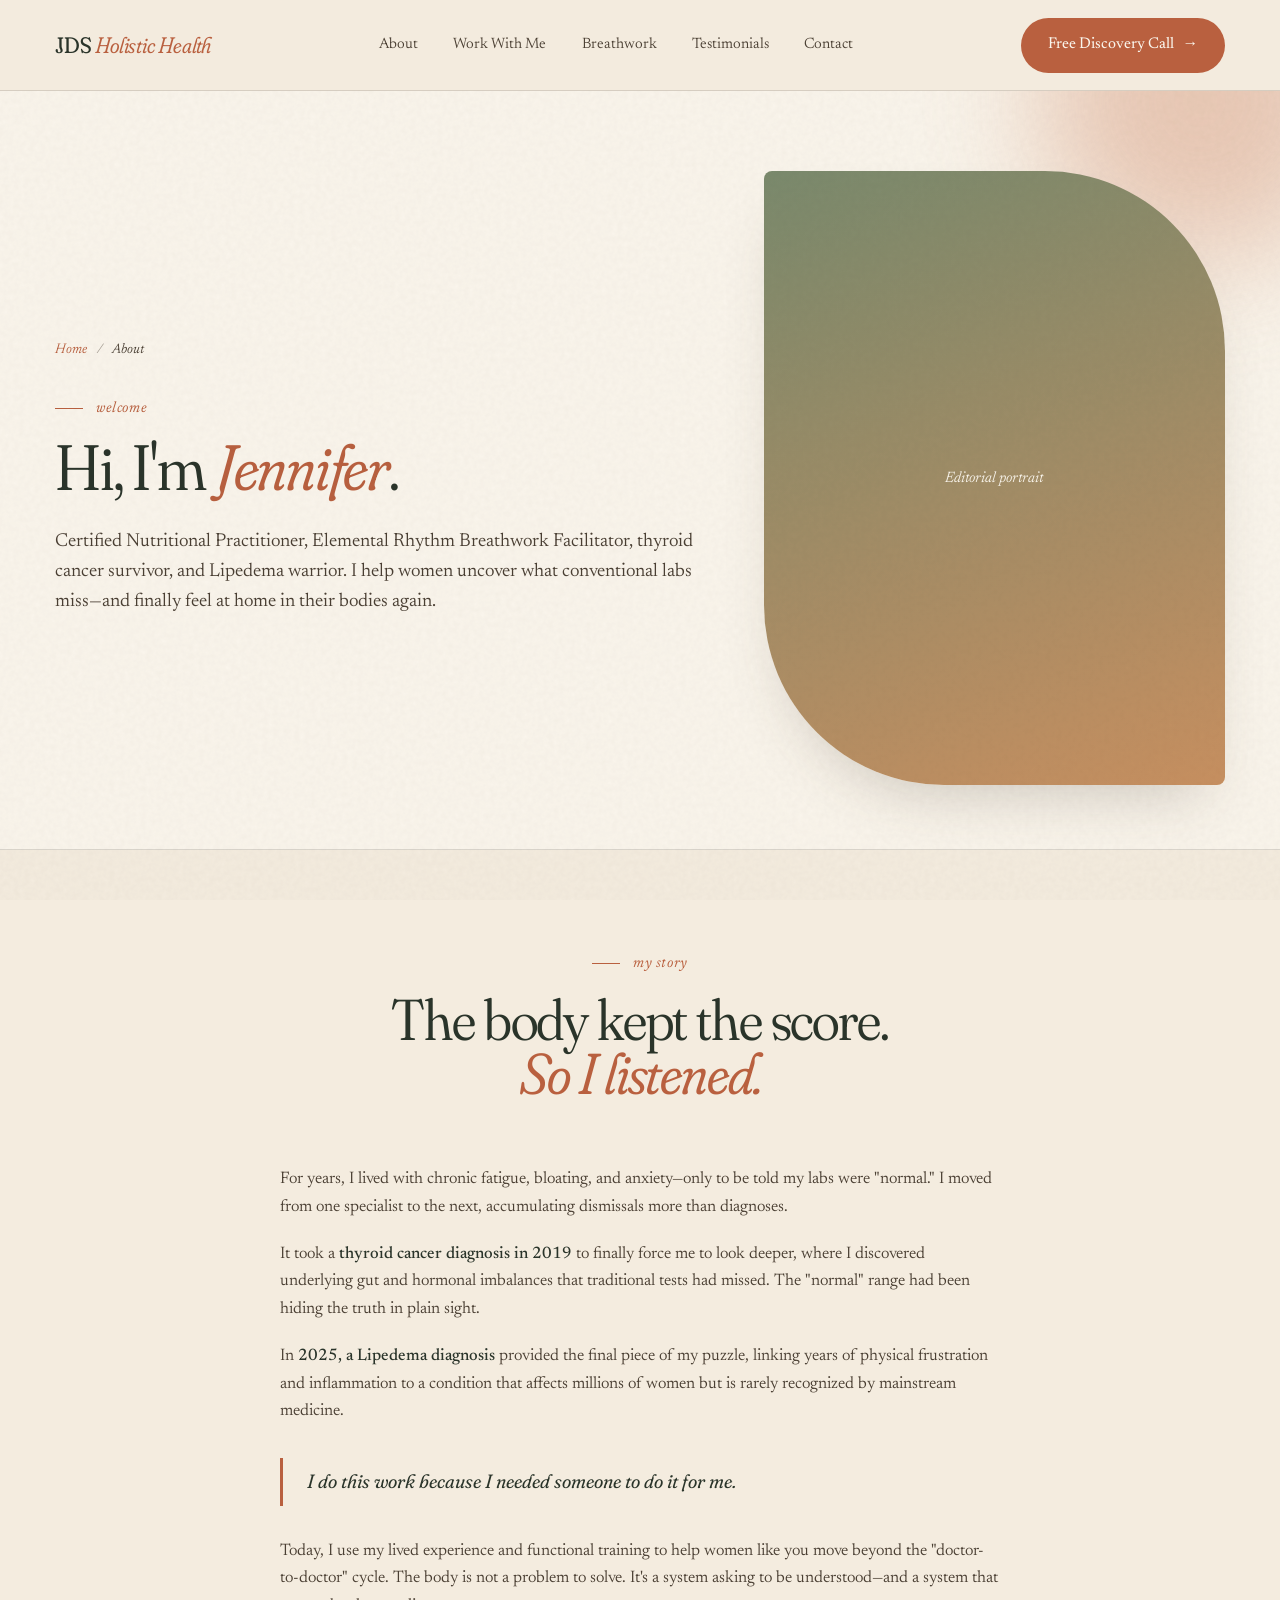
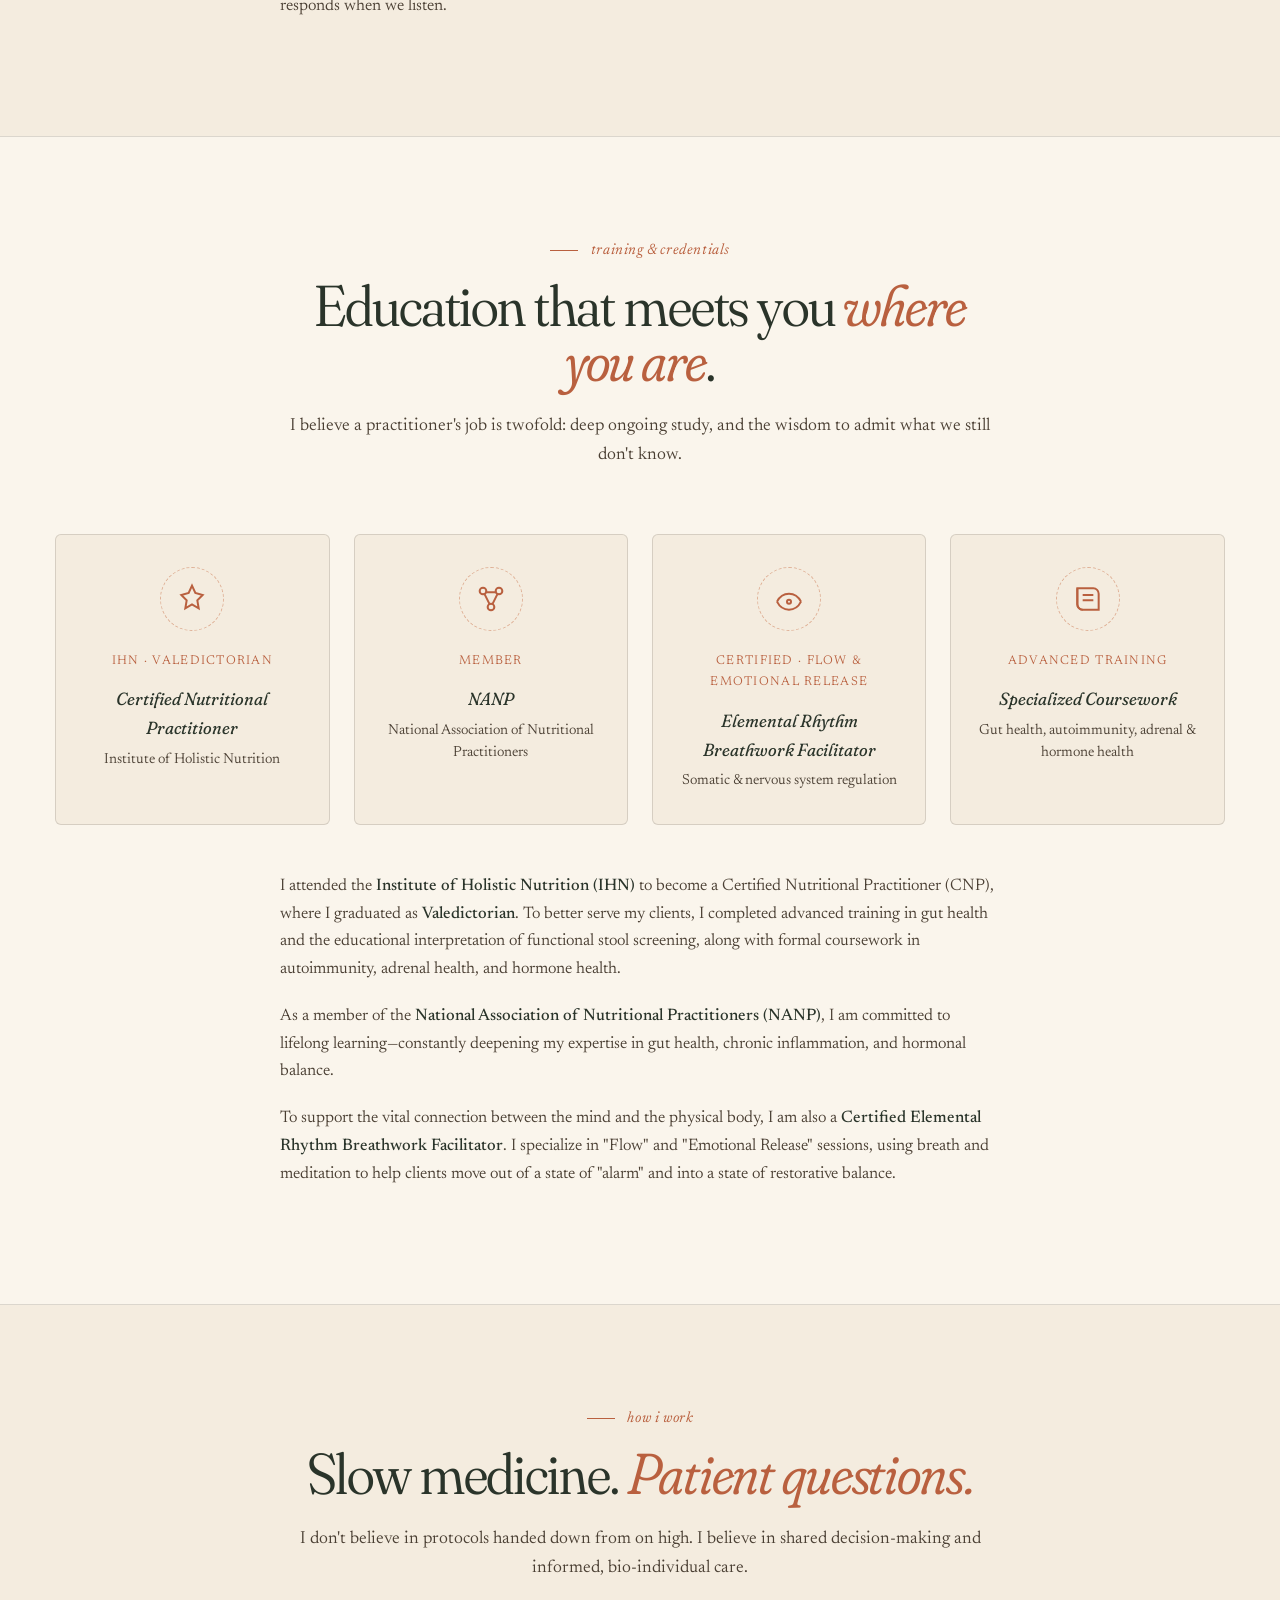
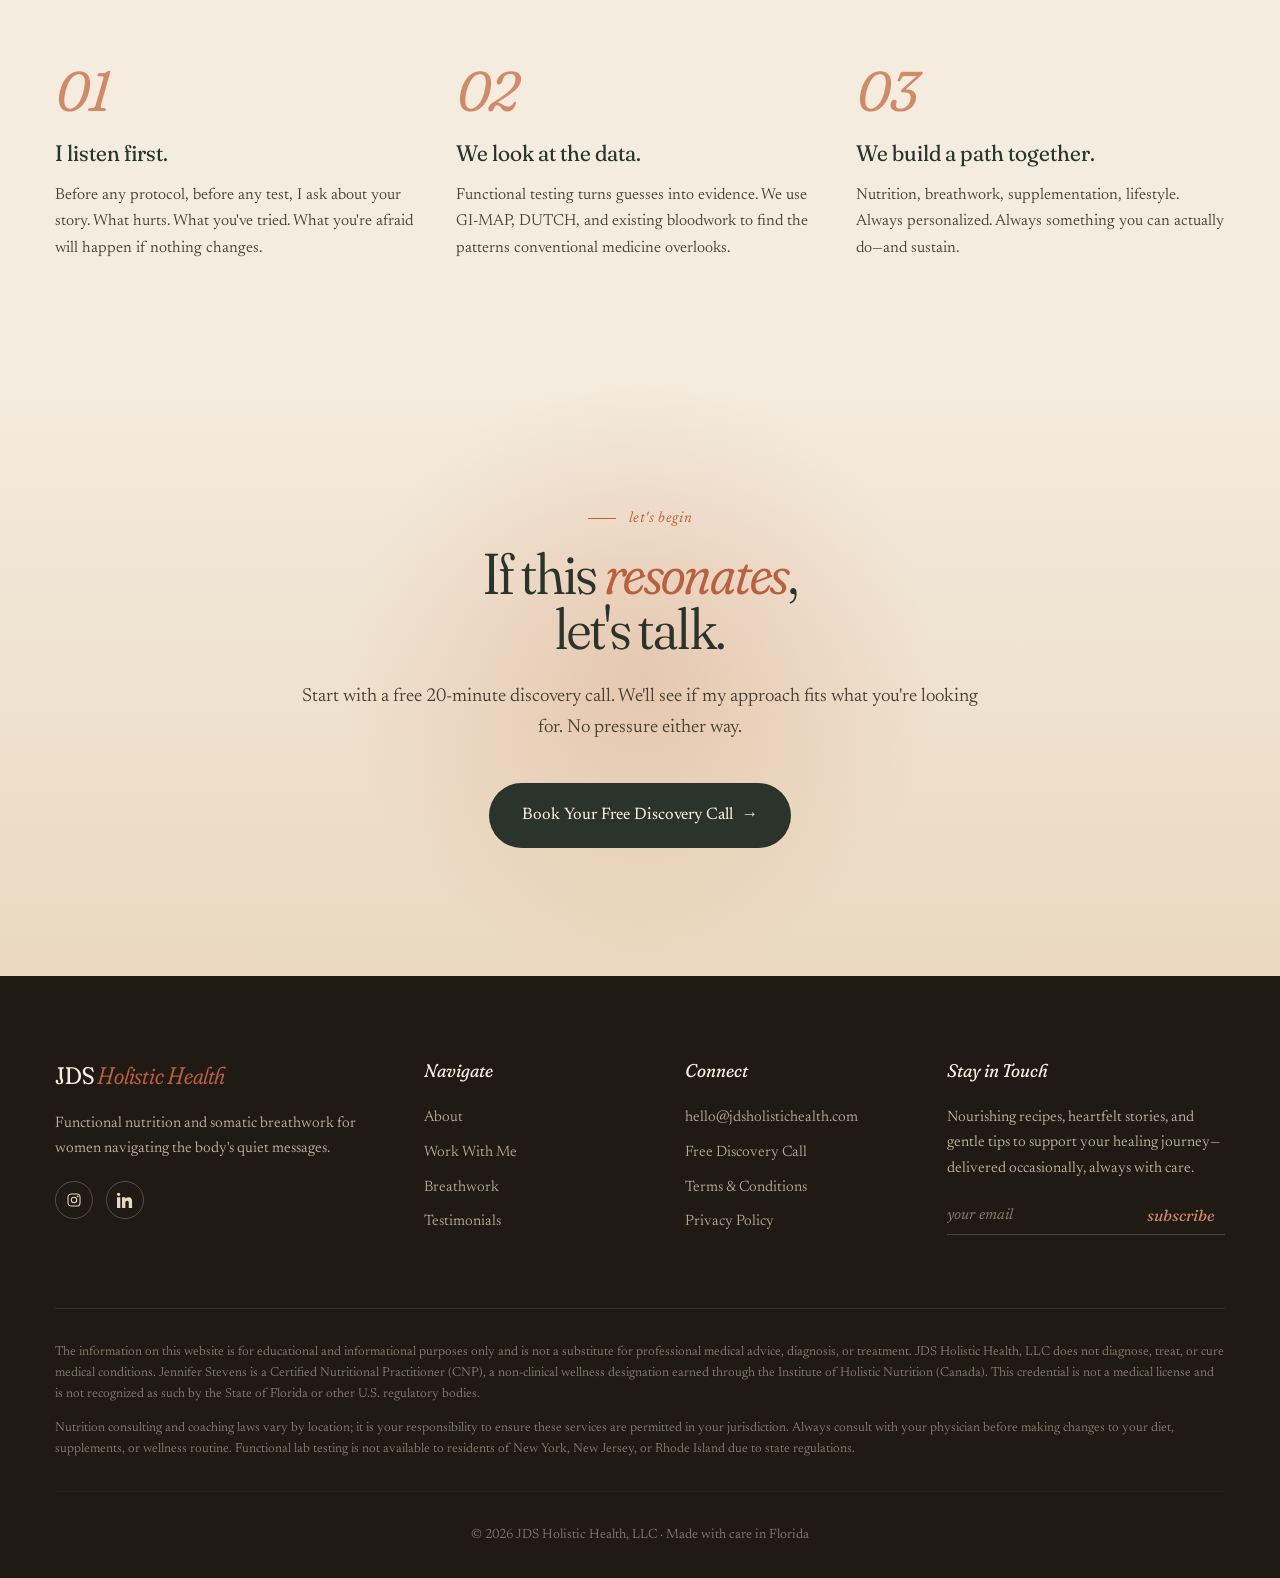
==== about.html @ 4dd32b84 "Add files via upload" ====
<!DOCTYPE html>
<html lang="en">
<head>
  <meta charset="UTF-8" />
  <meta name="viewport" content="width=device-width, initial-scale=1.0" />
  <title>About Jennifer — JDS Holistic Health</title>
  <meta name="description" content="Meet Jennifer Stevens, CNP — Valedictorian of the Institute of Holistic Nutrition, NANP member, and Certified Elemental Rhythm Breathwork Facilitator." />
  <link rel="icon" type="image/svg+xml" href="assets/images/favicon.svg" />
  <link rel="preconnect" href="https://fonts.googleapis.com" />
  <link rel="preconnect" href="https://fonts.gstatic.com" crossorigin />
  <link href="https://fonts.googleapis.com/css2?family=Fraunces:ital,opsz,wght,SOFT@0,9..144,300..900,0..100;1,9..144,300..900,0..100&family=Newsreader:ital,opsz,wght@0,6..72,200..800;1,6..72,200..800&display=swap" rel="stylesheet" />
  <link rel="stylesheet" href="css/styles.css" />
</head>
<body>

  <nav class="site-nav">
    <div class="nav-inner">
      <a href="index.html" class="logo">JDS <em>Holistic Health</em></a>
      <ul class="nav-links">
        <li><a href="about.html">About</a></li>
        <li><a href="index.html#pathways">Work With Me</a></li>
        <li><a href="index.html#breathwork">Breathwork</a></li>
        <li><a href="index.html#testimonials">Testimonials</a></li>
        <li><a href="index.html#contact">Contact</a></li>
      </ul>
      <a href="#cta" class="btn btn-clay">Free Discovery Call <span class="arrow">→</span></a>
    </div>
  </nav>

  <!-- ============ PAGE HERO ============ -->
  <section class="page-hero">
    <div class="blob blob-1"></div>
    <div class="container">
      <div class="page-hero-inner">
        <div>
          <div class="breadcrumb">
            <a href="index.html">Home</a>
            <span class="sep">/</span>
            <span>About</span>
          </div>
          <div class="eyebrow">Welcome</div>
          <h1 class="display">Hi, I'm <span class="display-ital">Jennifer</span>.</h1>
          <p class="lead">Certified Nutritional Practitioner, Elemental Rhythm Breathwork Facilitator, thyroid cancer survivor, and Lipedema warrior. I help women uncover what conventional labs miss—and finally feel at home in their bodies again.</p>
        </div>
        <div class="about-image-frame">
          <!-- <img src="assets/images/jennifer-portrait.jpg" alt="Jennifer Stevens, CNP" /> -->
        </div>
      </div>
    </div>
  </section>

  <!-- ============ STORY ============ -->
  <section>
    <div class="container">
      <div class="section-header center">
        <div class="eyebrow">My story</div>
        <h2 class="display">The body kept the score.<br/><span class="display-ital">So I listened.</span></h2>
      </div>
      <div class="cred-detail-content">
        <p>For years, I lived with chronic fatigue, bloating, and anxiety—only to be told my labs were "normal." I moved from one specialist to the next, accumulating dismissals more than diagnoses.</p>
        <p>It took a <strong>thyroid cancer diagnosis in 2019</strong> to finally force me to look deeper, where I discovered underlying gut and hormonal imbalances that traditional tests had missed. The "normal" range had been hiding the truth in plain sight.</p>
        <p>In <strong>2025, a Lipedema diagnosis</strong> provided the final piece of my puzzle, linking years of physical frustration and inflammation to a condition that affects millions of women but is rarely recognized by mainstream medicine.</p>
        <div class="cred-callout">I do this work because I needed someone to do it for me.</div>
        <p>Today, I use my lived experience and functional training to help women like you move beyond the "doctor-to-doctor" cycle. The body is not a problem to solve. It's a system asking to be understood—and a system that responds when we listen.</p>
      </div>
    </div>
  </section>

  <!-- ============ CREDENTIALS BADGES ============ -->
  <section class="cred-detail">
    <div class="container">
      <div class="section-header center">
        <div class="eyebrow">Training & Credentials</div>
        <h2 class="display">Education that meets you <span class="display-ital">where you are</span>.</h2>
        <p>I believe a practitioner's job is twofold: deep ongoing study, and the wisdom to admit what we still don't know.</p>
      </div>

      <!-- Credential seal grid -->
      <div class="cred-grid">
        <div class="cred-seal">
          <div class="cred-seal-icon">
            <svg width="32" height="32" viewBox="0 0 24 24" fill="none" stroke="currentColor" stroke-width="1.5" aria-hidden="true">
              <path d="M12 2l2.5 5.5L20 9l-4 4 1 6-5-3-5 3 1-6-4-4 5.5-1.5z"/>
            </svg>
          </div>
          <div class="cred-meta">IHN · Valedictorian</div>
          <h4>Certified Nutritional Practitioner</h4>
          <p>Institute of Holistic Nutrition</p>
        </div>

        <div class="cred-seal">
          <div class="cred-seal-icon">
            <svg width="32" height="32" viewBox="0 0 24 24" fill="none" stroke="currentColor" stroke-width="1.5" aria-hidden="true">
              <circle cx="6" cy="6" r="2.5"/>
              <circle cx="18" cy="6" r="2.5"/>
              <circle cx="12" cy="18" r="2.5"/>
              <path d="M8 7l8 0M7 8l4 8M17 8l-4 8"/>
            </svg>
          </div>
          <div class="cred-meta">Member</div>
          <h4>NANP</h4>
          <p>National Association of Nutritional Practitioners</p>
        </div>

        <div class="cred-seal">
          <div class="cred-seal-icon">
            <svg width="32" height="32" viewBox="0 0 24 24" fill="none" stroke="currentColor" stroke-width="1.5" aria-hidden="true">
              <path d="M3 14c4-8 14-8 18 0M3 14c4 8 14 8 18 0"/>
              <circle cx="12" cy="14" r="1.5"/>
            </svg>
          </div>
          <div class="cred-meta">Certified · Flow & Emotional Release</div>
          <h4>Elemental Rhythm Breathwork Facilitator</h4>
          <p>Somatic & nervous system regulation</p>
        </div>

        <div class="cred-seal">
          <div class="cred-seal-icon">
            <svg width="32" height="32" viewBox="0 0 24 24" fill="none" stroke="currentColor" stroke-width="1.5" aria-hidden="true">
              <path d="M4 4h12a4 4 0 014 4v12H8a4 4 0 01-4-4z"/>
              <path d="M4 4v12a4 4 0 004 4"/>
              <path d="M8 9h8M8 13h8"/>
            </svg>
          </div>
          <div class="cred-meta">Advanced training</div>
          <h4>Specialized Coursework</h4>
          <p>Gut health, autoimmunity, adrenal & hormone health</p>
        </div>
      </div>

      <!-- Scannable credential prose -->
      <div class="cred-detail-content">
        <p>I attended the <strong>Institute of Holistic Nutrition (IHN)</strong> to become a Certified Nutritional Practitioner (CNP), where I graduated as <strong>Valedictorian</strong>. To better serve my clients, I completed advanced training in gut health and the educational interpretation of functional stool screening, along with formal coursework in autoimmunity, adrenal health, and hormone health.</p>
        <p>As a member of the <strong>National Association of Nutritional Practitioners (NANP)</strong>, I am committed to lifelong learning—constantly deepening my expertise in gut health, chronic inflammation, and hormonal balance.</p>
        <p>To support the vital connection between the mind and the physical body, I am also a <strong>Certified Elemental Rhythm Breathwork Facilitator</strong>. I specialize in "Flow" and "Emotional Release" sessions, using breath and meditation to help clients move out of a state of "alarm" and into a state of restorative balance.</p>
      </div>
    </div>
  </section>

  <!-- ============ APPROACH ============ -->
  <section>
    <div class="container">
      <div class="section-header center">
        <div class="eyebrow">How I work</div>
        <h2 class="display">Slow medicine. <span class="display-ital">Patient questions.</span></h2>
        <p>I don't believe in protocols handed down from on high. I believe in shared decision-making and informed, bio-individual care.</p>
      </div>
      <div class="process-grid">
        <div class="process-step">
          <span class="step-num">01</span>
          <h4>I listen first.</h4>
          <p>Before any protocol, before any test, I ask about your story. What hurts. What you've tried. What you're afraid will happen if nothing changes.</p>
        </div>
        <div class="process-step">
          <span class="step-num">02</span>
          <h4>We look at the data.</h4>
          <p>Functional testing turns guesses into evidence. We use GI-MAP, DUTCH, and existing bloodwork to find the patterns conventional medicine overlooks.</p>
        </div>
        <div class="process-step">
          <span class="step-num">03</span>
          <h4>We build a path together.</h4>
          <p>Nutrition, breathwork, supplementation, lifestyle. Always personalized. Always something you can actually do—and sustain.</p>
        </div>
      </div>
    </div>
  </section>

  <!-- ============ FINAL CTA ============ -->
  <section class="final-cta" id="cta">
    <div class="container">
      <div class="eyebrow eyebrow-center">Let's begin</div>
      <h2 class="display">If this <span class="display-ital">resonates</span>,<br/>let's talk.</h2>
      <p>Start with a free 20-minute discovery call. We'll see if my approach fits what you're looking for. No pressure either way.</p>
      <a href="#" class="btn btn-primary btn-large">Book Your Free Discovery Call <span class="arrow">→</span></a>
    </div>
  </section>

  <footer>
    <div class="container">
      <div class="footer-grid">
        <div>
          <a href="index.html" class="logo">JDS <em>Holistic Health</em></a>
          <p>Functional nutrition and somatic breathwork for women navigating the body's quiet messages.</p>
          <div class="social">
            <a href="https://www.instagram.com/jdsholistichealth" aria-label="Instagram">
              <svg viewBox="0 0 24 24" fill="none" stroke="currentColor" stroke-width="1.6" aria-hidden="true">
                <rect x="3" y="3" width="18" height="18" rx="5"/>
                <circle cx="12" cy="12" r="4"/>
                <circle cx="17.5" cy="6.5" r="0.5" fill="currentColor"/>
              </svg>
            </a>
            <a href="https://www.linkedin.com/in/jenniferdstevens/" aria-label="LinkedIn">
              <svg viewBox="0 0 24 24" fill="currentColor" aria-hidden="true">
                <path d="M4.98 3.5C4.98 4.881 3.87 6 2.5 6S0 4.881 0 3.5 1.119 1 2.5 1s2.48 1.119 2.48 2.5zM0 8h5v16H0V8zm7.982 0H12.5v2.186h.066c.628-1.182 2.158-2.43 4.439-2.43 4.748 0 5.625 3.124 5.625 7.187V24h-5v-7.116c0-1.696-.029-3.878-2.362-3.878-2.366 0-2.728 1.85-2.728 3.76V24h-5V8z"/>
              </svg>
            </a>
          </div>
        </div>
        <div>
          <h4>Navigate</h4>
          <ul>
            <li><a href="about.html">About</a></li>
            <li><a href="index.html#pathways">Work With Me</a></li>
            <li><a href="index.html#breathwork">Breathwork</a></li>
            <li><a href="index.html#testimonials">Testimonials</a></li>
          </ul>
        </div>
        <div>
          <h4>Connect</h4>
          <ul>
            <li><a href="mailto:hello@jdsholistichealth.com">hello@jdsholistichealth.com</a></li>
            <li><a href="#">Free Discovery Call</a></li>
            <li><a href="#">Terms &amp; Conditions</a></li>
            <li><a href="#">Privacy Policy</a></li>
          </ul>
        </div>
        <div>
          <h4>Stay in Touch</h4>
          <p class="newsletter-blurb">Nourishing recipes, heartfelt stories, and gentle tips to support your healing journey—delivered occasionally, always with care.</p>
          <form class="newsletter-form" id="newsletter">
            <input type="email" placeholder="your email" required aria-label="Email address" />
            <button type="submit">subscribe</button>
          </form>
        </div>
      </div>
      <div class="disclaimer">
        <p>The information on this website is for educational and informational purposes only and is not a substitute for professional medical advice, diagnosis, or treatment. JDS Holistic Health, LLC does not diagnose, treat, or cure medical conditions. Jennifer Stevens is a Certified Nutritional Practitioner (CNP), a non-clinical wellness designation earned through the Institute of Holistic Nutrition (Canada). This credential is not a medical license and is not recognized as such by the State of Florida or other U.S. regulatory bodies.</p>
        <p>Nutrition consulting and coaching laws vary by location; it is your responsibility to ensure these services are permitted in your jurisdiction. Always consult with your physician before making changes to your diet, supplements, or wellness routine. Functional lab testing is not available to residents of New York, New Jersey, or Rhode Island due to state regulations.</p>
      </div>
      <div class="copyright">© <span id="year">2026</span> JDS Holistic Health, LLC · Made with care in Florida</div>
    </div>
  </footer>

  <script src="js/main.js"></script>
</body>
</html>
---- css/styles.css ----
/* ==========================================================================
   JDS Holistic Health
   Styles
   ========================================================================== */

/* ============ DESIGN TOKENS ============ */
:root {
  /* Color palette */
  --cream: #f4ecdf;
  --cream-light: #faf5ec;
  --cream-deep: #ead9c0;
  --clay: #b9603f;
  --clay-soft: #d18966;
  --sage: #7a8a6d;
  --sage-deep: #4f5e46;
  --forest: #2a342a;
  --ink: #1f1a14;
  --ink-soft: #4a3f33;
  --ochre: #c89060;

  /* UI */
  --line: rgba(31, 26, 20, 0.14);
  --shadow-warm: 0 30px 60px -25px rgba(74, 63, 51, 0.25);

  /* Layout */
  --container-max: 1240px;
  --container-padding: 2.2rem;
}

/* ============ RESET ============ */
*,
*::before,
*::after {
  box-sizing: border-box;
  margin: 0;
  padding: 0;
}

html {
  scroll-behavior: smooth;
}

body {
  font-family: 'Newsreader', Georgia, serif;
  font-weight: 380;
  font-size: 18px;
  line-height: 1.65;
  color: var(--ink);
  background: var(--cream);
  overflow-x: hidden;
  font-variation-settings: "opsz" 18;
}

/* Subtle paper grain overlay */
body::before {
  content: "";
  position: fixed;
  inset: 0;
  pointer-events: none;
  z-index: 1;
  background-image: url("data:image/svg+xml,%3Csvg viewBox='0 0 200 200' xmlns='http://www.w3.org/2000/svg'%3E%3Cfilter id='n'%3E%3CfeTurbulence type='fractalNoise' baseFrequency='0.85' numOctaves='2'/%3E%3CfeColorMatrix values='0 0 0 0 0.1 0 0 0 0 0.08 0 0 0 0 0.05 0 0 0 0.08 0'/%3E%3C/filter%3E%3Crect width='100%25' height='100%25' filter='url(%23n)'/%3E%3C/svg%3E");
  opacity: 0.5;
  mix-blend-mode: multiply;
}

a {
  color: inherit;
  text-decoration: none;
}

/* ============ TYPOGRAPHY ============ */
.display {
  font-family: 'Fraunces', Georgia, serif;
  font-variation-settings: "opsz" 144, "SOFT" 60;
  font-weight: 350;
  letter-spacing: -0.02em;
  line-height: 0.95;
  color: var(--forest);
}

h1.display { font-size: clamp(3rem, 7.5vw, 7rem); }
h2.display { font-size: clamp(2.2rem, 4.5vw, 4rem); }
h3.display {
  font-size: clamp(1.5rem, 2.4vw, 2.1rem);
  font-variation-settings: "opsz" 72, "SOFT" 50;
  font-weight: 400;
}

.display .ital,
.display-ital {
  font-style: italic;
  color: var(--clay);
  font-variation-settings: "opsz" 144, "SOFT" 100;
}

.display-ital-light {
  font-style: italic;
  color: var(--clay-soft);
}

.eyebrow {
  font-family: 'Newsreader', serif;
  font-style: italic;
  font-weight: 400;
  font-size: 0.95rem;
  letter-spacing: 0.04em;
  color: var(--clay);
  text-transform: lowercase;
  margin-bottom: 1rem;
  display: inline-flex;
  align-items: center;
  gap: 0.8rem;
}
.eyebrow::before {
  content: "";
  width: 28px;
  height: 1px;
  background: var(--clay);
  display: inline-block;
}
.eyebrow-light { color: var(--clay-soft); }
.eyebrow-light::before { background: var(--clay-soft); }
.eyebrow-center {
  justify-content: center;
  display: inline-flex;
}

/* ============ LAYOUT ============ */
.container {
  max-width: var(--container-max);
  margin: 0 auto;
  padding: 0 var(--container-padding);
  position: relative;
  z-index: 2;
}

section {
  padding: 6rem 0;
  position: relative;
}

.section-header {
  max-width: 720px;
  margin-bottom: 4rem;
}
.section-header.center {
  margin-left: auto;
  margin-right: auto;
  text-align: center;
}
.section-header p {
  margin-top: 1.5rem;
  font-size: 1.1rem;
  color: var(--ink-soft);
}

.mt-2 { margin-top: 2rem; }

/* ============ BUTTONS ============ */
.btn {
  display: inline-flex;
  align-items: center;
  gap: 0.55rem;
  padding: 0.85rem 1.6rem;
  border-radius: 999px;
  font-family: 'Newsreader', serif;
  font-size: 0.98rem;
  font-weight: 450;
  cursor: pointer;
  transition: all 0.3s cubic-bezier(0.2, 0.8, 0.2, 1);
  border: 1px solid transparent;
  white-space: nowrap;
}
.btn-primary {
  background: var(--forest);
  color: var(--cream);
}
.btn-primary:hover {
  background: var(--clay);
  transform: translateY(-1px);
}
.btn-ghost {
  background: transparent;
  color: var(--forest);
  border-color: var(--forest);
}
.btn-ghost:hover {
  background: var(--forest);
  color: var(--cream);
}
.btn-clay {
  background: var(--clay);
  color: var(--cream-light);
}
.btn-clay:hover { background: var(--forest); }
.btn-large {
  font-size: 1.05rem;
  padding: 1.1rem 2rem;
}
.btn .arrow {
  display: inline-block;
  transition: transform 0.3s ease;
}
.btn:hover .arrow { transform: translateX(4px); }

/* ============ NAVIGATION ============ */
.site-nav {
  position: sticky;
  top: 0;
  z-index: 50;
  background: rgba(244, 236, 223, 0.85);
  backdrop-filter: blur(14px);
  -webkit-backdrop-filter: blur(14px);
  border-bottom: 1px solid var(--line);
}
.nav-inner {
  display: flex;
  align-items: center;
  justify-content: space-between;
  padding: 1.1rem var(--container-padding);
  max-width: var(--container-max);
  margin: 0 auto;
}
.logo {
  font-family: 'Fraunces', serif;
  font-variation-settings: "opsz" 144, "SOFT" 100;
  font-weight: 400;
  font-size: 1.4rem;
  color: var(--forest);
  letter-spacing: -0.01em;
}
.logo em {
  font-style: italic;
  color: var(--clay);
  font-weight: 350;
}
.nav-links {
  display: flex;
  gap: 2.2rem;
  list-style: none;
  align-items: center;
}
.nav-links a {
  font-size: 0.95rem;
  color: var(--ink-soft);
  transition: color 0.25s ease;
  position: relative;
}
.nav-links a:hover { color: var(--clay); }
.nav-links a::after {
  content: "";
  position: absolute;
  bottom: -6px;
  left: 0;
  height: 1px;
  width: 0;
  background: var(--clay);
  transition: width 0.3s ease;
}
.nav-links a:hover::after { width: 100%; }

/* ============ HERO ============ */
.hero {
  padding: 6rem 0 5rem;
  position: relative;
  overflow: hidden;
}
.hero-grid {
  display: grid;
  grid-template-columns: 1.15fr 1fr;
  gap: 4rem;
  align-items: center;
}
.hero-eyebrow {
  display: flex;
  align-items: center;
  gap: 1rem;
  margin-bottom: 1.8rem;
  font-style: italic;
  color: var(--sage-deep);
  font-size: 0.95rem;
}
.hero-eyebrow .dot {
  width: 6px;
  height: 6px;
  border-radius: 50%;
  background: var(--clay);
  animation: pulse 2.4s ease-in-out infinite;
}
@keyframes pulse {
  0%, 100% { opacity: 0.4; transform: scale(1); }
  50% { opacity: 1; transform: scale(1.4); }
}
.hero-subhead {
  margin-top: 1.8rem;
  font-size: 1.18rem;
  color: var(--ink-soft);
  max-width: 30em;
  line-height: 1.6;
}
.hero-ctas {
  margin-top: 2.4rem;
  display: flex;
  gap: 1rem;
  flex-wrap: wrap;
}
.hero-image-frame {
  position: relative;
  aspect-ratio: 4/5;
  border-radius: 220px 220px 14px 14px;
  overflow: hidden;
  box-shadow: var(--shadow-warm);
  transform: rotate(1.5deg);
}
.hero-image-frame::before {
  content: "";
  position: absolute;
  inset: 0;
  background: linear-gradient(135deg, var(--clay-soft), var(--sage), var(--ochre));
  z-index: 1;
}
.hero-image-frame::after {
  content: "Jennifer's portrait";
  position: absolute;
  inset: 0;
  display: flex;
  align-items: center;
  justify-content: center;
  font-family: 'Newsreader', serif;
  font-style: italic;
  color: var(--cream-light);
  font-size: 0.95rem;
  letter-spacing: 0.05em;
  z-index: 2;
}
.hero-image-frame img {
  position: absolute;
  inset: 0;
  width: 100%;
  height: 100%;
  object-fit: cover;
  z-index: 3;
}

/* Organic decorative shapes */
.blob {
  position: absolute;
  border-radius: 50%;
  filter: blur(60px);
  opacity: 0.55;
  z-index: 0;
  pointer-events: none;
}
.blob-1 {
  width: 380px;
  height: 380px;
  background: var(--clay-soft);
  top: -120px;
  right: -100px;
}
.blob-2 {
  width: 320px;
  height: 320px;
  background: var(--sage);
  bottom: -80px;
  left: -120px;
  opacity: 0.4;
}

/* ============ TRUST STRIP ============ */
.trust-strip {
  background: var(--cream-deep);
  border-top: 1px solid var(--line);
  border-bottom: 1px solid var(--line);
  padding: 2.2rem 0;
  margin-top: -1rem;
}
.trust-inner {
  display: flex;
  justify-content: space-around;
  align-items: center;
  flex-wrap: wrap;
  gap: 2rem;
  font-family: 'Fraunces', serif;
  font-style: italic;
  font-size: 0.98rem;
  color: var(--sage-deep);
}
.trust-item {
  display: flex;
  align-items: center;
  gap: 0.7rem;
}
.trust-item svg { color: var(--clay); }

/* ============ ABOUT ============ */
.about {
  background: var(--cream-light);
  border-top: 1px solid var(--line);
  border-bottom: 1px solid var(--line);
}
.about-grid {
  display: grid;
  grid-template-columns: 1fr 1.3fr;
  gap: 5rem;
  align-items: center;
}
.about-image-frame {
  aspect-ratio: 3/4;
  background: linear-gradient(160deg, var(--sage), var(--ochre));
  border-radius: 8px 180px 8px 180px;
  box-shadow: var(--shadow-warm);
  position: relative;
  overflow: hidden;
}
.about-image-frame::after {
  content: "Editorial portrait";
  position: absolute;
  inset: 0;
  display: flex;
  align-items: center;
  justify-content: center;
  font-family: 'Newsreader', serif;
  font-style: italic;
  color: var(--cream-light);
  font-size: 0.95rem;
}
.about-image-frame img {
  position: absolute;
  inset: 0;
  width: 100%;
  height: 100%;
  object-fit: cover;
  z-index: 2;
}
.about p {
  margin-top: 1.5rem;
  font-size: 1.08rem;
  color: var(--ink-soft);
}
.about p:first-of-type {
  font-size: 1.25rem;
  color: var(--forest);
}
.about .signature {
  margin-top: 2rem;
  font-family: 'Fraunces', serif;
  font-style: italic;
  font-size: 1.5rem;
  color: var(--clay);
  font-variation-settings: "opsz" 72, "SOFT" 100;
}

/* ============ WHO THIS IS FOR ============ */
.for-grid {
  display: grid;
  grid-template-columns: 1fr 1fr;
  gap: 3rem;
  margin-top: 3rem;
}
.for-card {
  background: var(--cream-light);
  padding: 2.5rem;
  border-radius: 4px;
  border: 1px solid var(--line);
  position: relative;
}
.for-card.is-for { border-left: 3px solid var(--sage); }
.for-card.not-for { border-left: 3px solid var(--clay); }
.for-card h3 {
  font-family: 'Fraunces', serif;
  font-style: italic;
  font-weight: 400;
  font-size: 1.5rem;
  margin-bottom: 1.5rem;
  color: var(--forest);
}
.for-card ul { list-style: none; }
.for-card li {
  padding: 0.6rem 0 0.6rem 1.8rem;
  position: relative;
  color: var(--ink-soft);
  border-bottom: 1px dashed var(--line);
}
.for-card li:last-child { border-bottom: none; }
.for-card.is-for li::before {
  content: "✓";
  position: absolute;
  left: 0;
  color: var(--sage);
  font-weight: 600;
}
.for-card.not-for li::before {
  content: "—";
  position: absolute;
  left: 0;
  color: var(--clay);
}

/* ============ PATHWAYS ============ */
.pathways {
  background: var(--cream-light);
  border-top: 1px solid var(--line);
  border-bottom: 1px solid var(--line);
}
.pathway-grid {
  display: grid;
  grid-template-columns: repeat(4, 1fr);
  gap: 1.4rem;
}
.pathway-card {
  background: var(--cream);
  border-radius: 6px;
  padding: 2.2rem 1.8rem;
  display: flex;
  flex-direction: column;
  border: 1px solid var(--line);
  position: relative;
  transition: all 0.4s cubic-bezier(0.2, 0.8, 0.2, 1);
}
.pathway-card:hover {
  transform: translateY(-6px);
  box-shadow: var(--shadow-warm);
  border-color: var(--clay-soft);
}
.pathway-card.featured {
  background: var(--forest);
  color: var(--cream);
  border-color: var(--forest);
}
.pathway-card.featured h3,
.pathway-card.featured .price { color: var(--cream); }
.pathway-card.featured .feature-list li { color: var(--cream-deep); }
.pathway-card.featured .feature-list li::before { color: var(--clay-soft); }

.pathway-tag {
  display: inline-block;
  font-size: 0.78rem;
  text-transform: uppercase;
  letter-spacing: 0.15em;
  color: var(--clay);
  margin-bottom: 1rem;
  font-family: 'Newsreader', serif;
  font-weight: 500;
}
.pathway-card.featured .pathway-tag { color: var(--clay-soft); }
.pathway-card .price {
  font-family: 'Fraunces', serif;
  font-size: 2.4rem;
  font-variation-settings: "opsz" 144, "SOFT" 100;
  font-weight: 400;
  color: var(--forest);
  line-height: 1;
  margin: 0.5rem 0;
}
.pathway-card .price .price-unit {
  font-size: 0.85rem;
  font-style: italic;
  color: var(--ink-soft);
  font-weight: 400;
}
.pathway-card.featured .price-unit { color: var(--cream-deep); }
.pathway-card .duration {
  font-size: 0.9rem;
  color: var(--ink-soft);
  margin-bottom: 1.4rem;
  font-style: italic;
}
.pathway-card h3 {
  font-family: 'Fraunces', serif;
  font-weight: 400;
  font-variation-settings: "opsz" 72, "SOFT" 60;
  font-size: 1.5rem;
  margin-bottom: 1rem;
  color: var(--forest);
  line-height: 1.15;
}
.pathway-card p.tagline {
  font-style: italic;
  color: var(--ink-soft);
  margin-bottom: 1.3rem;
  font-size: 0.98rem;
}
.pathway-card.featured p.tagline { color: var(--cream-deep); }
.feature-list {
  list-style: none;
  margin-bottom: 1.8rem;
  flex: 1;
}
.feature-list li {
  padding: 0.5rem 0 0.5rem 1.4rem;
  position: relative;
  font-size: 0.94rem;
  color: var(--ink-soft);
}
.feature-list li::before {
  content: "✦";
  position: absolute;
  left: 0;
  color: var(--clay);
  font-size: 0.75rem;
  top: 0.65rem;
}
.pathway-card .btn {
  margin-top: auto;
  justify-content: center;
  width: 100%;
}
.pathways-footnote {
  margin-top: 2rem;
  font-size: 0.9rem;
  color: var(--ink-soft);
  font-style: italic;
  max-width: 60em;
}

/* ============ SIGNATURE JOURNEY ============ */
.signature-section {
  padding: 7rem 0;
  position: relative;
}
.signature-card {
  background: var(--forest);
  color: var(--cream);
  padding: 4.5rem;
  border-radius: 4px;
  display: grid;
  grid-template-columns: 1.1fr 1fr;
  gap: 4rem;
  align-items: center;
  position: relative;
  overflow: hidden;
}
.signature-card::before {
  content: "";
  position: absolute;
  width: 600px;
  height: 600px;
  border-radius: 50%;
  background: radial-gradient(circle, var(--clay) 0%, transparent 70%);
  right: -200px;
  top: -200px;
  opacity: 0.5;
}
.signature-card .eyebrow { color: var(--clay-soft); }
.signature-card .eyebrow::before { background: var(--clay-soft); }
.signature-card h2 {
  color: var(--cream);
  margin-bottom: 1.5rem;
  position: relative;
  z-index: 2;
}
.signature-card h2 .ital {
  font-style: italic;
  color: var(--clay-soft);
}
.signature-card .lead {
  font-size: 1.15rem;
  color: var(--cream-deep);
  line-height: 1.6;
  margin-bottom: 2rem;
  position: relative;
  z-index: 2;
}
.signature-features {
  list-style: none;
  position: relative;
  z-index: 2;
}
.signature-features li {
  padding: 1rem 0;
  border-top: 1px solid rgba(244, 236, 223, 0.15);
  display: flex;
  gap: 1.2rem;
  align-items: flex-start;
}
.signature-features li:last-child {
  border-bottom: 1px solid rgba(244, 236, 223, 0.15);
}
.signature-features .num {
  font-family: 'Fraunces', serif;
  font-style: italic;
  font-size: 0.95rem;
  color: var(--clay-soft);
  font-variation-settings: "opsz" 72, "SOFT" 100;
  min-width: 30px;
}
.signature-features strong {
  color: var(--cream);
  font-weight: 500;
  display: block;
  margin-bottom: 0.2rem;
}
.signature-features span {
  color: var(--cream-deep);
  font-size: 0.95rem;
}
.signature-investment {
  margin-top: 2.5rem;
  padding-top: 2rem;
  border-top: 1px solid rgba(244, 236, 223, 0.15);
  position: relative;
  z-index: 2;
  display: flex;
  align-items: baseline;
  justify-content: space-between;
  gap: 1.5rem;
  flex-wrap: wrap;
}
.signature-investment .investment-label {
  font-style: italic;
  color: var(--cream-deep);
  font-size: 0.95rem;
}
.signature-investment .investment-price {
  font-family: 'Fraunces', serif;
  font-size: 2.5rem;
  color: var(--clay-soft);
  font-variation-settings: "opsz" 144, "SOFT" 100;
}
.signature-cta {
  text-align: center;
  margin-top: 2.5rem;
}

/* ============ BREATHWORK ============ */
.breathwork {
  background: linear-gradient(180deg, var(--cream) 0%, var(--cream-deep) 100%);
  border-top: 1px solid var(--line);
}
.breathwork-grid {
  display: grid;
  grid-template-columns: repeat(3, 1fr);
  gap: 1.8rem;
}
.breath-card {
  background: var(--cream-light);
  border-radius: 6px;
  padding: 2.5rem 2rem;
  position: relative;
  overflow: hidden;
  transition: all 0.4s ease;
  border: 1px solid var(--line);
}
.breath-card:hover {
  transform: translateY(-5px);
  box-shadow: var(--shadow-warm);
}
.breath-icon {
  width: 50px;
  height: 50px;
  margin-bottom: 1.2rem;
  color: var(--clay);
}
.breath-card h3 {
  font-family: 'Fraunces', serif;
  font-weight: 400;
  font-style: italic;
  font-size: 1.5rem;
  color: var(--forest);
  margin-bottom: 0.5rem;
  font-variation-settings: "opsz" 72, "SOFT" 80;
}
.breath-card .price {
  color: var(--clay);
  font-size: 0.95rem;
  margin-bottom: 1.2rem;
  font-style: italic;
}
.breath-card p {
  color: var(--ink-soft);
  font-size: 0.98rem;
  margin-bottom: 1.5rem;
}
.breath-card .text-link {
  color: var(--forest);
  font-style: italic;
  border-bottom: 1px solid var(--clay);
  padding-bottom: 2px;
  font-size: 0.95rem;
  transition: all 0.3s ease;
}
.breath-card .text-link:hover { color: var(--clay); }

/* ============ TESTIMONIALS ============ */
.testimonials {
  background: var(--forest);
  color: var(--cream);
}
.testimonials h2.display { color: var(--cream); }
.testimonial-grid {
  display: grid;
  grid-template-columns: repeat(2, 1fr);
  gap: 3rem;
  margin-top: 3rem;
}
.testimonial {
  padding: 2rem 0;
  position: relative;
}
.testimonial .quote-mark {
  font-family: 'Fraunces', serif;
  font-size: 5rem;
  line-height: 0.5;
  color: var(--clay-soft);
  margin-bottom: 1rem;
  display: block;
  font-variation-settings: "opsz" 144, "SOFT" 100;
}
.testimonial p {
  font-family: 'Fraunces', serif;
  font-style: italic;
  font-size: 1.25rem;
  line-height: 1.55;
  color: var(--cream);
  margin-bottom: 1.5rem;
  font-variation-settings: "opsz" 72, "SOFT" 60;
  font-weight: 350;
}
.testimonial .attribution {
  font-size: 0.95rem;
  color: var(--clay-soft);
  letter-spacing: 0.05em;
}

/* ============ FAQ ============ */
.faq-list {
  max-width: 820px;
  margin: 0 auto;
}
.faq-item {
  border-bottom: 1px solid var(--line);
  padding: 1.4rem 0;
}
.faq-question {
  display: flex;
  justify-content: space-between;
  align-items: flex-start;
  cursor: pointer;
  font-family: 'Fraunces', serif;
  font-size: 1.3rem;
  font-weight: 400;
  color: var(--forest);
  list-style: none;
  gap: 1.5rem;
  transition: color 0.3s ease;
  font-variation-settings: "opsz" 72, "SOFT" 60;
}
.faq-question::-webkit-details-marker { display: none; }
.faq-question:hover { color: var(--clay); }
.faq-question::after {
  content: "+";
  font-family: 'Newsreader', serif;
  font-size: 1.5rem;
  color: var(--clay);
  transition: transform 0.3s ease;
  line-height: 1;
}
details[open] .faq-question::after { transform: rotate(45deg); }
.faq-answer {
  padding-top: 1rem;
  color: var(--ink-soft);
  line-height: 1.7;
  font-size: 1.05rem;
  max-width: 65ch;
}

/* ============ FINAL CTA ============ */
.final-cta {
  text-align: center;
  background: linear-gradient(180deg, var(--cream) 0%, var(--cream-deep) 100%);
  padding: 8rem 0;
  position: relative;
  overflow: hidden;
}
.final-cta::before {
  content: "";
  position: absolute;
  width: 700px;
  height: 700px;
  border-radius: 50%;
  background: radial-gradient(circle, var(--clay-soft) 0%, transparent 60%);
  left: 50%;
  top: 50%;
  transform: translate(-50%, -50%);
  opacity: 0.3;
  z-index: 1;
}
.final-cta > * {
  position: relative;
  z-index: 2;
}
.final-cta p {
  margin: 1.5rem auto 2.5rem;
  max-width: 36em;
  font-size: 1.18rem;
  color: var(--ink-soft);
}

/* ============ FOOTER ============ */
footer {
  background: var(--ink);
  color: var(--cream-deep);
  padding: 5rem 0 2rem;
}
.footer-grid {
  display: grid;
  grid-template-columns: 1.5fr 1fr 1fr 1.3fr;
  gap: 3rem;
  margin-bottom: 4rem;
}
footer h4 {
  font-family: 'Fraunces', serif;
  font-style: italic;
  font-weight: 400;
  font-size: 1.15rem;
  color: var(--cream);
  margin-bottom: 1.2rem;
  font-variation-settings: "opsz" 72, "SOFT" 100;
}
footer .logo {
  color: var(--cream);
  display: block;
  margin-bottom: 1rem;
  font-size: 1.5rem;
}
footer p {
  font-size: 0.95rem;
  color: var(--cream-deep);
  opacity: 0.8;
}
footer ul { list-style: none; }
footer ul li {
  margin-bottom: 0.6rem;
  font-size: 0.95rem;
}
footer ul a {
  opacity: 0.75;
  transition: opacity 0.2s ease, color 0.2s ease;
}
footer ul a:hover {
  opacity: 1;
  color: var(--clay-soft);
}
.newsletter-blurb { margin-bottom: 1rem; }
.newsletter-form {
  display: flex;
  margin-top: 1rem;
  border-bottom: 1px solid rgba(244, 236, 223, 0.2);
}
.newsletter-form input {
  flex: 1;
  background: transparent;
  border: none;
  padding: 0.7rem 0;
  color: var(--cream);
  font-family: 'Newsreader', serif;
  font-size: 0.95rem;
  outline: none;
}
.newsletter-form input::placeholder {
  color: var(--cream-deep);
  opacity: 0.5;
  font-style: italic;
}
.newsletter-form button {
  background: transparent;
  border: none;
  color: var(--clay-soft);
  cursor: pointer;
  font-family: 'Fraunces', serif;
  font-style: italic;
  font-size: 1rem;
  padding: 0.3rem 0.6rem;
  transition: color 0.3s ease;
}
.newsletter-form button:hover { color: var(--cream); }

.social {
  display: flex;
  gap: 0.8rem;
  margin-top: 1.2rem;
}
.social a {
  width: 38px;
  height: 38px;
  border-radius: 50%;
  border: 1px solid rgba(244, 236, 223, 0.25);
  display: flex;
  align-items: center;
  justify-content: center;
  transition: all 0.3s ease;
}
.social a:hover {
  background: var(--clay);
  border-color: var(--clay);
  transform: translateY(-2px);
}
.social svg {
  width: 16px;
  height: 16px;
}

.disclaimer {
  border-top: 1px solid rgba(244, 236, 223, 0.15);
  padding-top: 2rem;
  margin-top: 2rem;
  font-size: 0.82rem;
  line-height: 1.6;
  color: var(--cream-deep);
  opacity: 0.65;
}
.disclaimer p {
  font-size: 0.82rem;
  margin-bottom: 0.8rem;
}
.copyright {
  text-align: center;
  font-size: 0.85rem;
  opacity: 0.5;
  margin-top: 2rem;
  padding-top: 2rem;
  border-top: 1px solid rgba(244, 236, 223, 0.1);
}

/* ============ SCROLL REVEAL ============ */
.reveal {
  opacity: 0;
  transform: translateY(20px);
  transition: opacity 0.8s ease, transform 0.8s ease;
}
.reveal.in {
  opacity: 1;
  transform: translateY(0);
}

/* ============ RESPONSIVE ============ */
@media (max-width: 960px) {
  .hero-grid,
  .about-grid,
  .signature-card {
    grid-template-columns: 1fr;
    gap: 3rem;
  }
  .pathway-grid { grid-template-columns: repeat(2, 1fr); }
  .breathwork-grid { grid-template-columns: 1fr; }
  .testimonial-grid,
  .for-grid {
    grid-template-columns: 1fr;
    gap: 2rem;
  }
  .footer-grid {
    grid-template-columns: 1fr 1fr;
    gap: 2.5rem;
  }
  .nav-links { display: none; }
  .signature-card { padding: 3rem 2rem; }
  section { padding: 4.5rem 0; }
  .container { padding: 0 1.5rem; }
}
@media (max-width: 600px) {
  .pathway-grid { grid-template-columns: 1fr; }
  .footer-grid { grid-template-columns: 1fr; }
  .hero { padding: 3rem 0; }
}

/* ============ ACCESSIBILITY ============ */
@media (prefers-reduced-motion: reduce) {
  *,
  *::before,
  *::after {
    animation-duration: 0.01ms !important;
    animation-iteration-count: 1 !important;
    transition-duration: 0.01ms !important;
    scroll-behavior: auto !important;
  }
}

:focus-visible {
  outline: 2px solid var(--clay);
  outline-offset: 3px;
  border-radius: 4px;
}

/* ==========================================================================
   ADDITIONS — Multi-page support, credential badges, offering pages
   ========================================================================== */

/* ============ CREDENTIAL BADGES — HERO STRIP ============ */
.cred-strip {
  display: flex;
  flex-wrap: wrap;
  gap: 0.7rem;
  margin-top: 2.5rem;
  padding-top: 2rem;
  border-top: 1px solid var(--line);
  max-width: 36em;
}
.cred-pill {
  display: inline-flex;
  align-items: center;
  gap: 0.55rem;
  padding: 0.5rem 0.95rem;
  border-radius: 999px;
  background: rgba(244, 236, 223, 0.65);
  border: 1px solid var(--line);
  font-family: 'Newsreader', serif;
  font-size: 0.85rem;
  color: var(--sage-deep);
  font-style: italic;
  backdrop-filter: blur(8px);
  -webkit-backdrop-filter: blur(8px);
}
.cred-pill svg {
  color: var(--clay);
  flex-shrink: 0;
}
.cred-pill strong {
  font-weight: 500;
  font-style: normal;
  color: var(--forest);
}

/* ============ CREDENTIAL BADGES — ABOUT PAGE SEALS ============ */
.cred-grid {
  display: grid;
  grid-template-columns: repeat(4, 1fr);
  gap: 1.5rem;
  margin-top: 3rem;
}
.cred-seal {
  background: var(--cream);
  border: 1px solid var(--line);
  border-radius: 6px;
  padding: 2rem 1.4rem;
  text-align: center;
  transition: all 0.4s cubic-bezier(0.2, 0.8, 0.2, 1);
  position: relative;
}
.cred-seal:hover {
  transform: translateY(-4px);
  box-shadow: var(--shadow-warm);
  border-color: var(--clay-soft);
}
.cred-seal-icon {
  width: 64px;
  height: 64px;
  margin: 0 auto 1.2rem;
  color: var(--clay);
  display: flex;
  align-items: center;
  justify-content: center;
  position: relative;
}
.cred-seal-icon::before {
  content: "";
  position: absolute;
  inset: 0;
  border: 1px dashed var(--clay-soft);
  border-radius: 50%;
  opacity: 0.6;
}
.cred-seal h4 {
  font-family: 'Fraunces', serif;
  font-style: italic;
  font-weight: 400;
  font-size: 1.1rem;
  color: var(--forest);
  margin-bottom: 0.4rem;
  font-variation-settings: "opsz" 72, "SOFT" 80;
}
.cred-seal .cred-meta {
  font-size: 0.8rem;
  color: var(--clay);
  letter-spacing: 0.1em;
  text-transform: uppercase;
  margin-bottom: 0.8rem;
}
.cred-seal p {
  font-size: 0.92rem;
  color: var(--ink-soft);
  line-height: 1.5;
  margin: 0;
}

/* ============ PAGE HERO (interior pages) ============ */
.page-hero {
  padding: 5rem 0 4rem;
  position: relative;
  overflow: hidden;
  background: var(--cream-light);
  border-bottom: 1px solid var(--line);
}
.page-hero .blob-1 {
  width: 320px;
  height: 320px;
  top: -150px;
  right: -80px;
  opacity: 0.4;
}
.page-hero-inner {
  display: grid;
  grid-template-columns: 1.4fr 1fr;
  gap: 4rem;
  align-items: center;
}
.page-hero-inner.center {
  grid-template-columns: 1fr;
  text-align: center;
  max-width: 800px;
  margin: 0 auto;
}
.page-hero h1 {
  font-size: clamp(2.5rem, 5vw, 4.5rem);
}
.page-hero p.lead {
  margin-top: 1.8rem;
  font-size: 1.18rem;
  color: var(--ink-soft);
  max-width: 36em;
  line-height: 1.6;
}
.page-hero-inner.center p.lead {
  margin-left: auto;
  margin-right: auto;
}

.breadcrumb {
  display: flex;
  gap: 0.6rem;
  align-items: center;
  margin-bottom: 1.8rem;
  font-size: 0.88rem;
  color: var(--ink-soft);
  font-style: italic;
}
.breadcrumb a { color: var(--clay); }
.breadcrumb a:hover { color: var(--forest); }
.breadcrumb .sep { opacity: 0.5; }

/* ============ OFFERING PAGE — META BAR ============ */
.offering-meta {
  display: flex;
  flex-wrap: wrap;
  gap: 2.5rem;
  padding: 2rem 0;
  border-top: 1px solid var(--line);
  border-bottom: 1px solid var(--line);
  margin-top: 2.5rem;
}
.offering-meta .meta-item {
  display: flex;
  flex-direction: column;
  gap: 0.3rem;
}
.offering-meta .meta-label {
  font-size: 0.78rem;
  text-transform: uppercase;
  letter-spacing: 0.15em;
  color: var(--clay);
}
.offering-meta .meta-value {
  font-family: 'Fraunces', serif;
  font-size: 1.4rem;
  color: var(--forest);
  font-variation-settings: "opsz" 72, "SOFT" 60;
}

/* ============ OFFERING — TWO COLUMN CONTENT ============ */
.offering-body {
  display: grid;
  grid-template-columns: 1.6fr 1fr;
  gap: 5rem;
  align-items: start;
}
.offering-prose h2 {
  margin-top: 2.5rem;
  margin-bottom: 1.2rem;
}
.offering-prose h2:first-child { margin-top: 0; }
.offering-prose p {
  margin-bottom: 1.2rem;
  font-size: 1.08rem;
  color: var(--ink-soft);
}

.offering-sidebar {
  position: sticky;
  top: 100px;
  background: var(--forest);
  color: var(--cream);
  padding: 2.5rem 2rem;
  border-radius: 6px;
}
.offering-sidebar h3 {
  font-family: 'Fraunces', serif;
  font-style: italic;
  font-weight: 400;
  font-size: 1.4rem;
  color: var(--cream);
  margin-bottom: 1.2rem;
  font-variation-settings: "opsz" 72, "SOFT" 80;
}
.offering-sidebar ul {
  list-style: none;
  margin-bottom: 1.8rem;
}
.offering-sidebar li {
  padding: 0.65rem 0 0.65rem 1.6rem;
  position: relative;
  font-size: 0.95rem;
  color: var(--cream-deep);
  border-bottom: 1px solid rgba(244, 236, 223, 0.1);
}
.offering-sidebar li:last-child { border-bottom: none; }
.offering-sidebar li::before {
  content: "✦";
  position: absolute;
  left: 0;
  color: var(--clay-soft);
  top: 0.7rem;
  font-size: 0.75rem;
}
.offering-sidebar .btn {
  width: 100%;
  justify-content: center;
}

/* ============ PROCESS STEPS ============ */
.process-grid {
  display: grid;
  grid-template-columns: repeat(3, 1fr);
  gap: 2rem;
  margin-top: 3rem;
}
.process-step {
  position: relative;
  padding: 1rem 0;
}
.process-step .step-num {
  font-family: 'Fraunces', serif;
  font-style: italic;
  font-size: 3.5rem;
  color: var(--clay-soft);
  font-variation-settings: "opsz" 144, "SOFT" 100;
  line-height: 1;
  margin-bottom: 1rem;
  display: block;
}
.process-step h4 {
  font-family: 'Fraunces', serif;
  font-weight: 400;
  font-size: 1.4rem;
  color: var(--forest);
  margin-bottom: 0.6rem;
  font-variation-settings: "opsz" 72, "SOFT" 60;
}
.process-step p {
  color: var(--ink-soft);
  font-size: 1rem;
  margin: 0;
}

/* ============ TESTIMONIAL PLACEHOLDER ============ */
.testimonial-placeholder {
  border: 1.5px dashed var(--clay-soft);
  border-radius: 6px;
  padding: 2rem;
  background: rgba(217, 137, 102, 0.05);
  text-align: center;
  color: var(--ink-soft);
  font-style: italic;
  font-size: 0.95rem;
}
.testimonial-placeholder strong {
  display: block;
  color: var(--clay);
  font-weight: 500;
  margin-bottom: 0.5rem;
  font-style: normal;
  text-transform: uppercase;
  letter-spacing: 0.1em;
  font-size: 0.78rem;
}

/* ============ RELATED OFFERINGS ============ */
.related-grid {
  display: grid;
  grid-template-columns: repeat(3, 1fr);
  gap: 1.4rem;
  margin-top: 3rem;
}
.related-card {
  background: var(--cream-light);
  padding: 2rem 1.6rem;
  border-radius: 6px;
  border: 1px solid var(--line);
  transition: all 0.3s ease;
  display: block;
}
.related-card:hover {
  transform: translateY(-4px);
  box-shadow: var(--shadow-warm);
  border-color: var(--clay-soft);
}
.related-card .related-tag {
  font-size: 0.78rem;
  text-transform: uppercase;
  letter-spacing: 0.15em;
  color: var(--clay);
  margin-bottom: 0.8rem;
}
.related-card h4 {
  font-family: 'Fraunces', serif;
  font-weight: 400;
  font-style: italic;
  font-size: 1.3rem;
  color: var(--forest);
  margin-bottom: 0.5rem;
  font-variation-settings: "opsz" 72, "SOFT" 60;
}
.related-card p {
  font-size: 0.95rem;
  color: var(--ink-soft);
  margin-bottom: 1rem;
}
.related-card .related-link {
  font-style: italic;
  color: var(--clay);
  font-size: 0.92rem;
}

/* ============ ABOUT PAGE — CREDENTIAL DETAIL ============ */
.cred-detail {
  background: var(--cream-light);
  border-top: 1px solid var(--line);
  border-bottom: 1px solid var(--line);
}
.cred-detail-content {
  max-width: 720px;
  margin: 3rem auto 0;
}
.cred-detail-content p {
  margin-bottom: 1.2rem;
  color: var(--ink-soft);
  font-size: 1.05rem;
}
.cred-detail-content p strong {
  color: var(--forest);
  font-weight: 500;
}
.cred-detail-content .cred-callout {
  border-left: 3px solid var(--clay);
  padding: 0.5rem 0 0.5rem 1.5rem;
  margin: 2rem 0;
  font-style: italic;
  color: var(--forest);
  font-family: 'Fraunces', serif;
  font-size: 1.2rem;
  font-variation-settings: "opsz" 72, "SOFT" 60;
}

/* ============ ABOUT TEASER (homepage) ============ */
.about-teaser {
  padding: 5rem 0;
}
.about-teaser-grid {
  display: grid;
  grid-template-columns: 1fr 1.3fr;
  gap: 4rem;
  align-items: center;
}
.about-teaser-image {
  aspect-ratio: 4/5;
  background: linear-gradient(160deg, var(--sage), var(--ochre));
  border-radius: 8px 8px 160px 160px;
  position: relative;
  overflow: hidden;
  box-shadow: var(--shadow-warm);
}
.about-teaser-image::after {
  content: "Portrait";
  position: absolute;
  inset: 0;
  display: flex;
  align-items: center;
  justify-content: center;
  font-family: 'Newsreader', serif;
  font-style: italic;
  color: var(--cream-light);
  font-size: 0.95rem;
}
.about-teaser p {
  margin-top: 1.5rem;
  font-size: 1.15rem;
  color: var(--ink-soft);
  line-height: 1.6;
}

/* ============ RESPONSIVE (additions) ============ */
@media (max-width: 960px) {
  .cred-grid { grid-template-columns: repeat(2, 1fr); }
  .page-hero-inner { grid-template-columns: 1fr; gap: 2.5rem; }
  .offering-body { grid-template-columns: 1fr; gap: 3rem; }
  .offering-sidebar { position: static; }
  .process-grid { grid-template-columns: 1fr; gap: 1.5rem; }
  .related-grid { grid-template-columns: 1fr; }
  .about-teaser-grid { grid-template-columns: 1fr; gap: 2rem; }
}
@media (max-width: 600px) {
  .cred-grid { grid-template-columns: 1fr; }
  .offering-meta { gap: 1.5rem; }
  .offering-meta .meta-item { flex-basis: 100%; }
}

/* ============ ANCHOR CARDS (entire card clickable) ============ */
.pathway-link,
.breath-link {
  text-decoration: none;
  color: inherit;
  cursor: pointer;
}
.pathway-link:hover h3,
.breath-link:hover h3 {
  color: var(--clay);
}
.pathway-card.featured.pathway-link:hover h3 {
  color: var(--clay-soft);
}

/* The inner "button" inside an anchor card — visual only, not a real button */
.pathway-link .btn,
.breath-link .text-link {
  pointer-events: none;
}

/* ============ ACTIVE NAV STATE ============ */
.nav-links a.active {
  color: var(--clay);
}
.nav-links a.active::after {
  width: 100%;
}
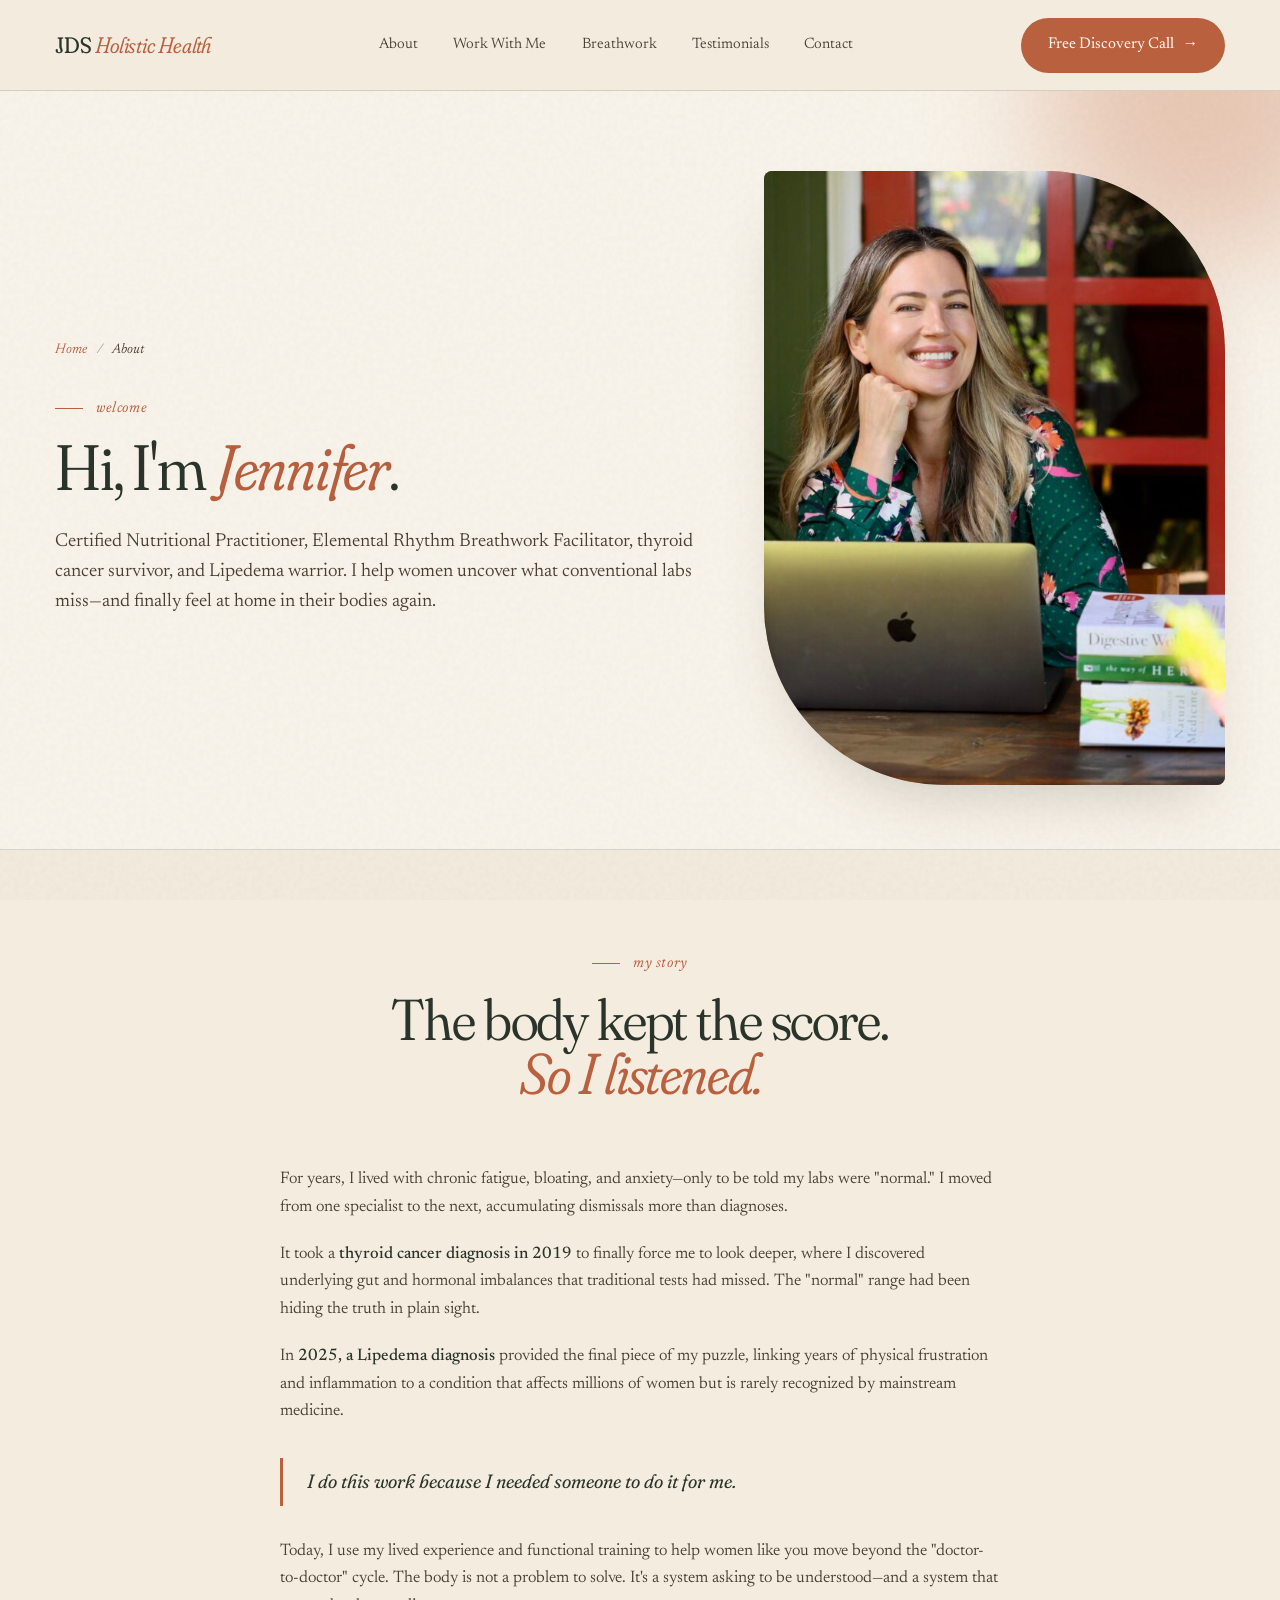
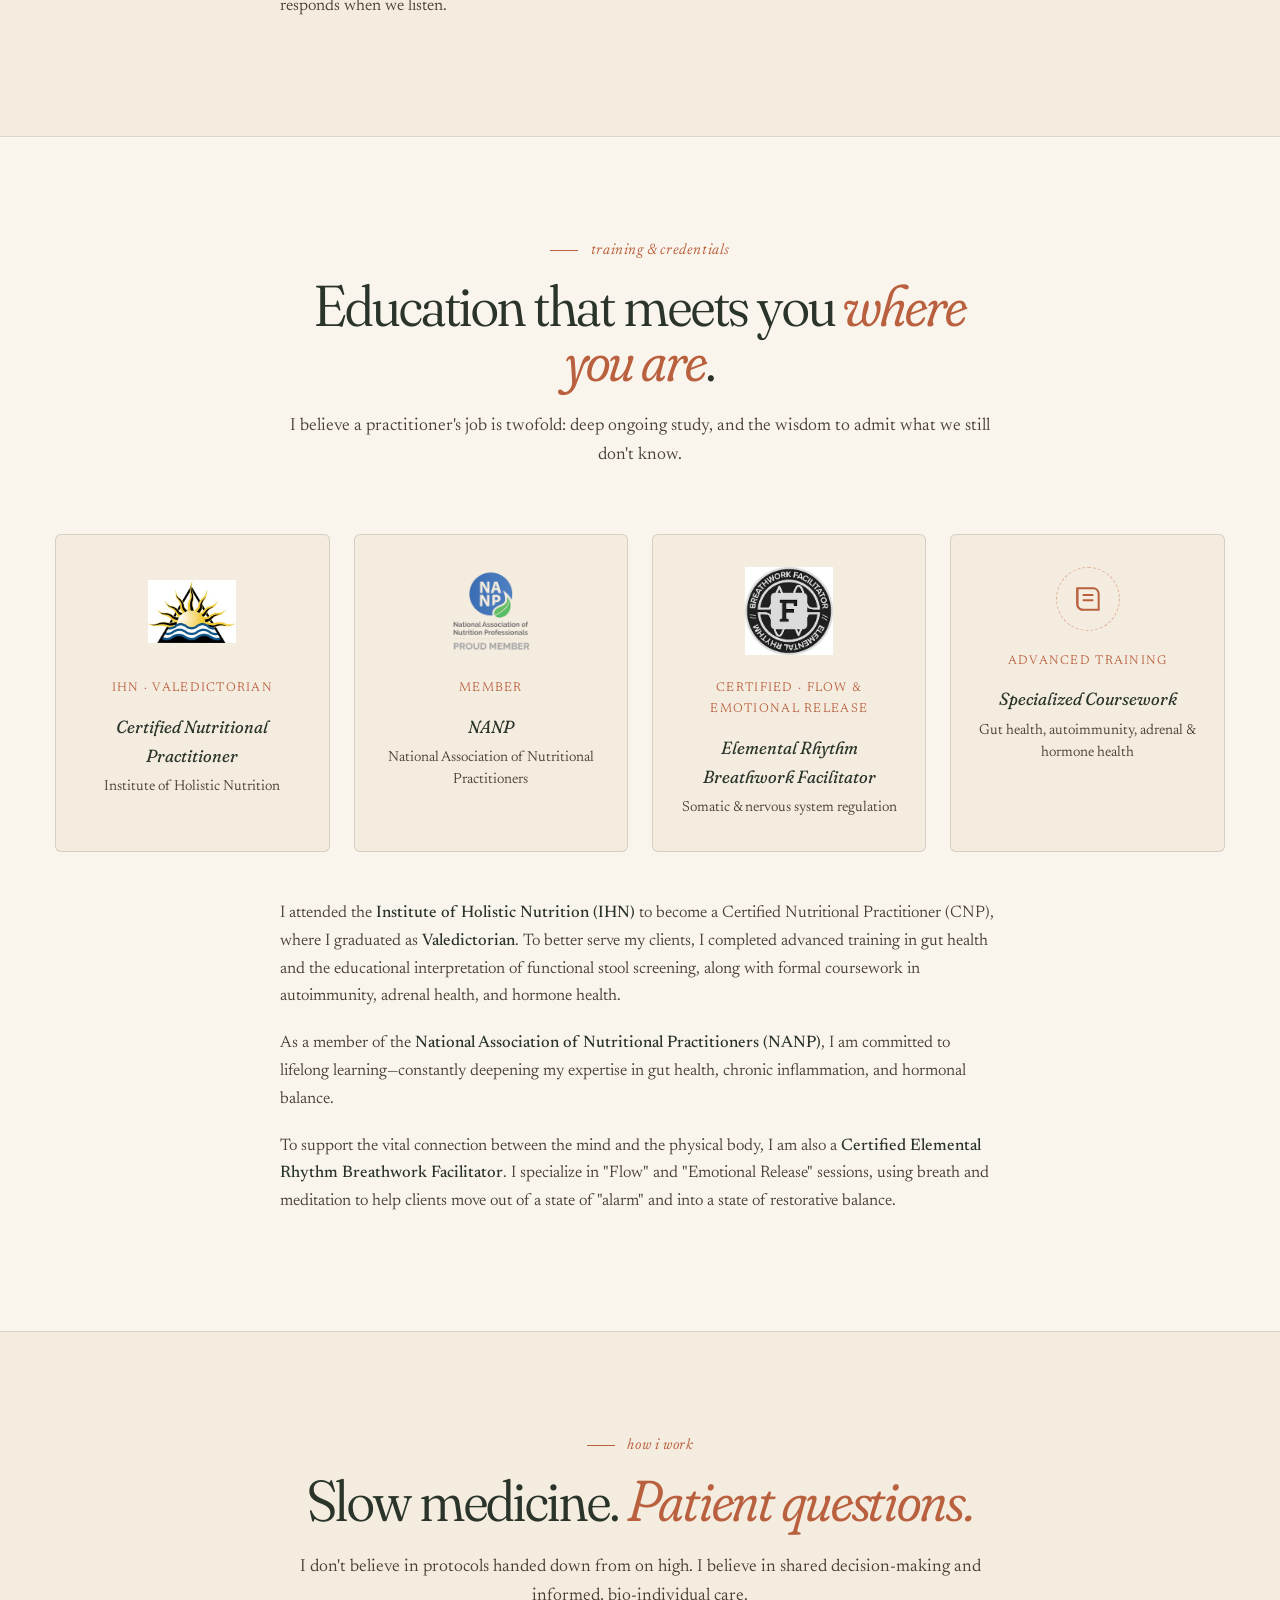
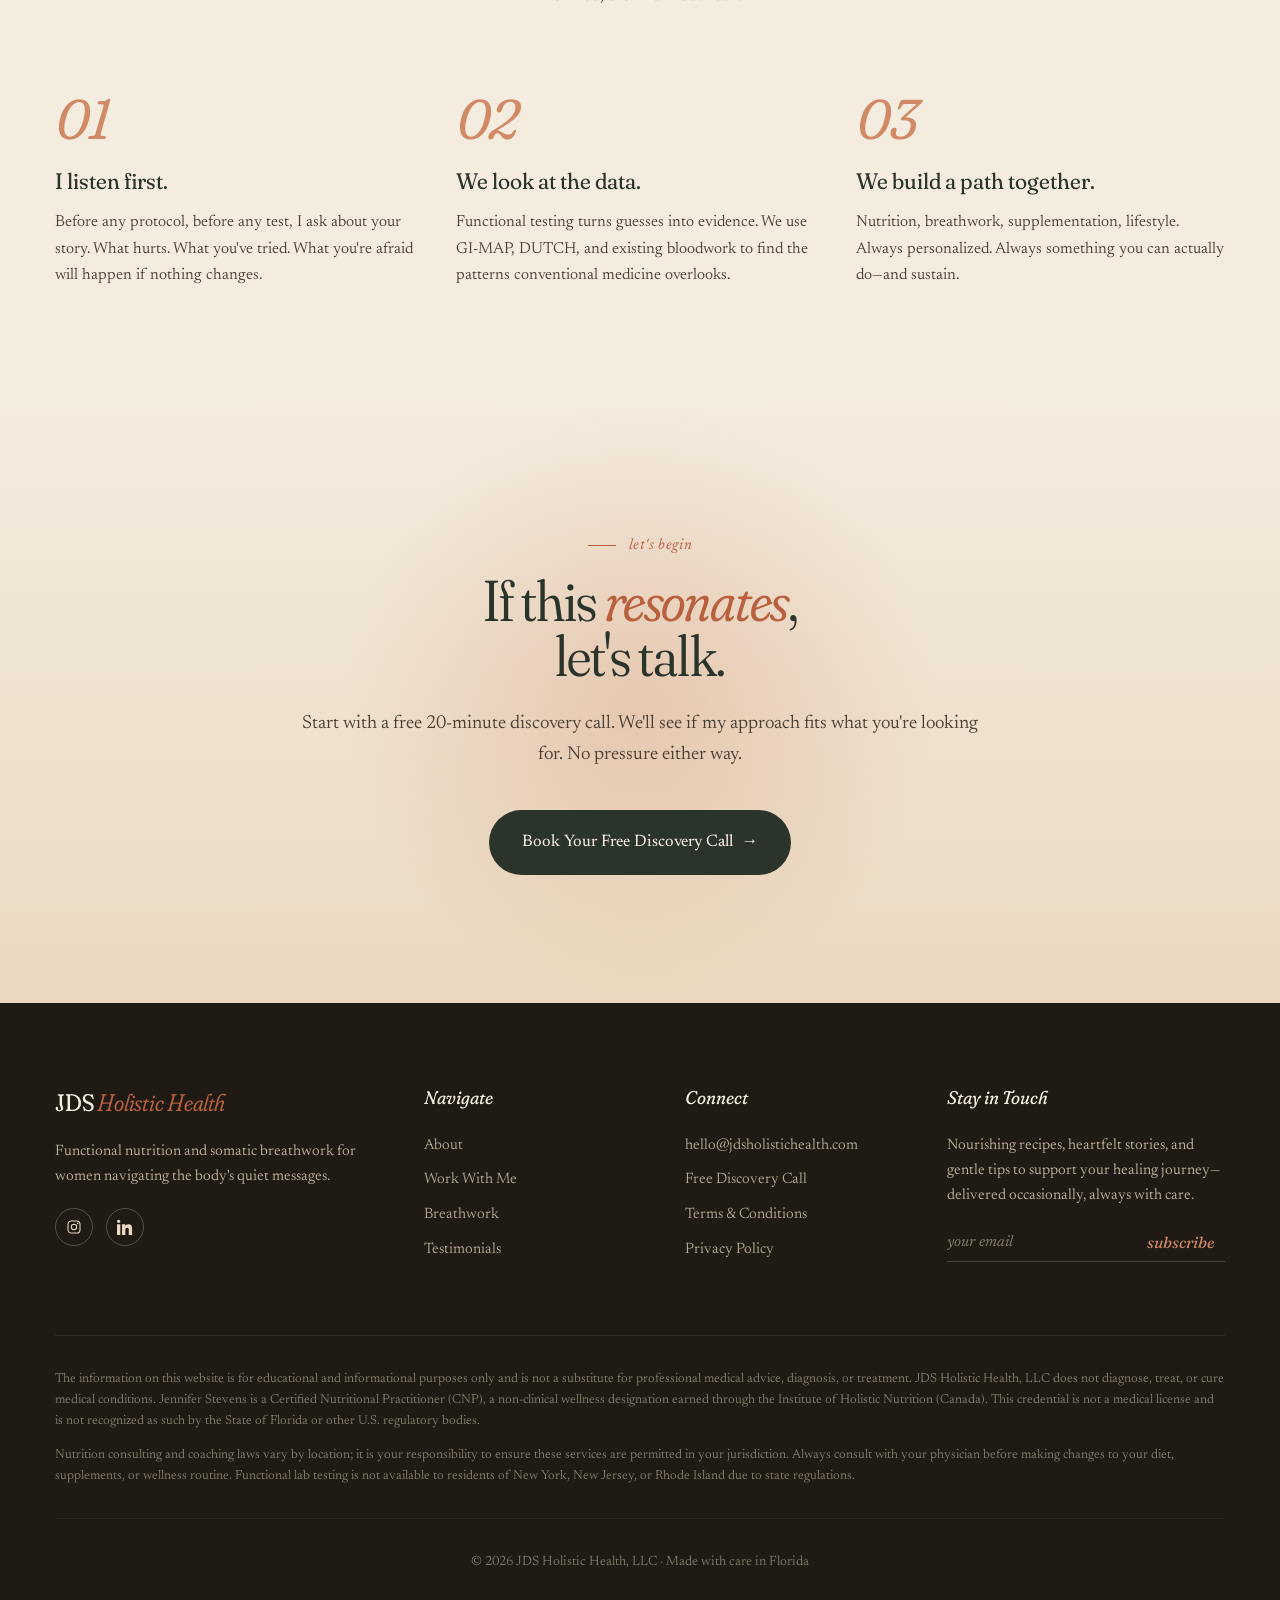
==== commit d0652baa: "Add files via upload" ====
--- a/about.html
+++ b/about.html
@@ -43,7 +43,7 @@
           <p class="lead">Certified Nutritional Practitioner, Elemental Rhythm Breathwork Facilitator, thyroid cancer survivor, and Lipedema warrior. I help women uncover what conventional labs miss—and finally feel at home in their bodies again.</p>
         </div>
         <div class="about-image-frame">
-          <!-- <img src="assets/images/jennifer-portrait.jpg" alt="Jennifer Stevens, CNP" /> -->
+          <img src="assets/images/jennifer-portrait.jpg" alt="Jennifer Stevens, CNP, smiling at her workspace" />
         </div>
       </div>
     </div>
@@ -78,10 +78,8 @@
       <!-- Credential seal grid -->
       <div class="cred-grid">
         <div class="cred-seal">
-          <div class="cred-seal-icon">
-            <svg width="32" height="32" viewBox="0 0 24 24" fill="none" stroke="currentColor" stroke-width="1.5" aria-hidden="true">
-              <path d="M12 2l2.5 5.5L20 9l-4 4 1 6-5-3-5 3 1-6-4-4 5.5-1.5z"/>
-            </svg>
+          <div class="cred-seal-icon cred-seal-img">
+            <img src="assets/images/ihn-logo.png" alt="Institute of Holistic Nutrition" />
           </div>
           <div class="cred-meta">IHN · Valedictorian</div>
           <h4>Certified Nutritional Practitioner</h4>
@@ -89,13 +87,8 @@
         </div>
 
         <div class="cred-seal">
-          <div class="cred-seal-icon">
-            <svg width="32" height="32" viewBox="0 0 24 24" fill="none" stroke="currentColor" stroke-width="1.5" aria-hidden="true">
-              <circle cx="6" cy="6" r="2.5"/>
-              <circle cx="18" cy="6" r="2.5"/>
-              <circle cx="12" cy="18" r="2.5"/>
-              <path d="M8 7l8 0M7 8l4 8M17 8l-4 8"/>
-            </svg>
+          <div class="cred-seal-icon cred-seal-img">
+            <img src="assets/images/nanp-logo.webp" alt="NANP Proud Member" />
           </div>
           <div class="cred-meta">Member</div>
           <h4>NANP</h4>
@@ -103,11 +96,8 @@
         </div>
 
         <div class="cred-seal">
-          <div class="cred-seal-icon">
-            <svg width="32" height="32" viewBox="0 0 24 24" fill="none" stroke="currentColor" stroke-width="1.5" aria-hidden="true">
-              <path d="M3 14c4-8 14-8 18 0M3 14c4 8 14 8 18 0"/>
-              <circle cx="12" cy="14" r="1.5"/>
-            </svg>
+          <div class="cred-seal-icon cred-seal-img">
+            <img src="assets/images/elemental-rhythm-logo.png" alt="Elemental Rhythm Breathwork Facilitator" />
           </div>
           <div class="cred-meta">Certified · Flow & Emotional Release</div>
           <h4>Elemental Rhythm Breathwork Facilitator</h4>
--- a/css/styles.css
+++ b/css/styles.css
@@ -1086,40 +1086,43 @@
    ADDITIONS — Multi-page support, credential badges, offering pages
    ========================================================================== */
 
-/* ============ CREDENTIAL BADGES — HERO STRIP ============ */
+/* ============ CREDENTIAL STRIP — HERO ============ */
 .cred-strip {
-  display: flex;
+  margin-top: 2.2rem;
+  padding-top: 1.6rem;
+  border-top: 1px solid var(--line);
+  max-width: 34em;
+}
+.cred-caption {
+  font-family: 'Newsreader', serif;
+  font-style: italic;
+  font-size: 0.82rem;
+  color: var(--ink-soft);
+  opacity: 0.7;
+  letter-spacing: 0.02em;
+  display: block;
+  margin-bottom: 1rem;
+}
+.cred-logos {
+  display: flex;
+  align-items: center;
+  gap: 2.4rem;
   flex-wrap: wrap;
-  gap: 0.7rem;
-  margin-top: 2.5rem;
-  padding-top: 2rem;
-  border-top: 1px solid var(--line);
-  max-width: 36em;
-}
-.cred-pill {
-  display: inline-flex;
-  align-items: center;
-  gap: 0.55rem;
-  padding: 0.5rem 0.95rem;
-  border-radius: 999px;
-  background: rgba(244, 236, 223, 0.65);
-  border: 1px solid var(--line);
-  font-family: 'Newsreader', serif;
-  font-size: 0.85rem;
-  color: var(--sage-deep);
-  font-style: italic;
-  backdrop-filter: blur(8px);
-  -webkit-backdrop-filter: blur(8px);
-}
-.cred-pill svg {
-  color: var(--clay);
-  flex-shrink: 0;
-}
-.cred-pill strong {
-  font-weight: 500;
-  font-style: normal;
-  color: var(--forest);
-}
+}
+.cred-logo {
+  height: 52px;
+  width: auto;
+  opacity: 0.82;
+  transition: opacity 0.3s ease, transform 0.3s ease;
+}
+.cred-logo:hover {
+  opacity: 1;
+  transform: translateY(-2px);
+}
+/* Per-logo height tuning so they read as visually consistent */
+.cred-logo-ihn { height: 56px; }
+.cred-logo-nanp { height: 60px; }
+.cred-logo-er { height: 54px; }
 
 /* ============ CREDENTIAL BADGES — ABOUT PAGE SEALS ============ */
 .cred-grid {
@@ -1159,6 +1162,22 @@
   border: 1px dashed var(--clay-soft);
   border-radius: 50%;
   opacity: 0.6;
+}
+/* When the seal contains a real logo image instead of an inline SVG */
+.cred-seal-icon.cred-seal-img {
+  width: 88px;
+  height: 88px;
+  margin-bottom: 1.4rem;
+}
+.cred-seal-icon.cred-seal-img::before {
+  display: none;
+}
+.cred-seal-icon.cred-seal-img img {
+  max-width: 100%;
+  max-height: 100%;
+  width: auto;
+  height: auto;
+  object-fit: contain;
 }
 .cred-seal h4 {
   font-family: 'Fraunces', serif;
@@ -1489,6 +1508,21 @@
   font-style: italic;
   color: var(--cream-light);
   font-size: 0.95rem;
+}
+.about-teaser-image img {
+  position: absolute;
+  inset: 0;
+  width: 100%;
+  height: 100%;
+  object-fit: cover;
+  object-position: 38% center;
+  z-index: 2;
+}
+
+/* Image positioning — keep Jennifer's face in frame regardless of crop ratio */
+.hero-image-frame img,
+.about-image-frame img {
+  object-position: 38% center;
 }
 .about-teaser p {
   margin-top: 1.5rem;
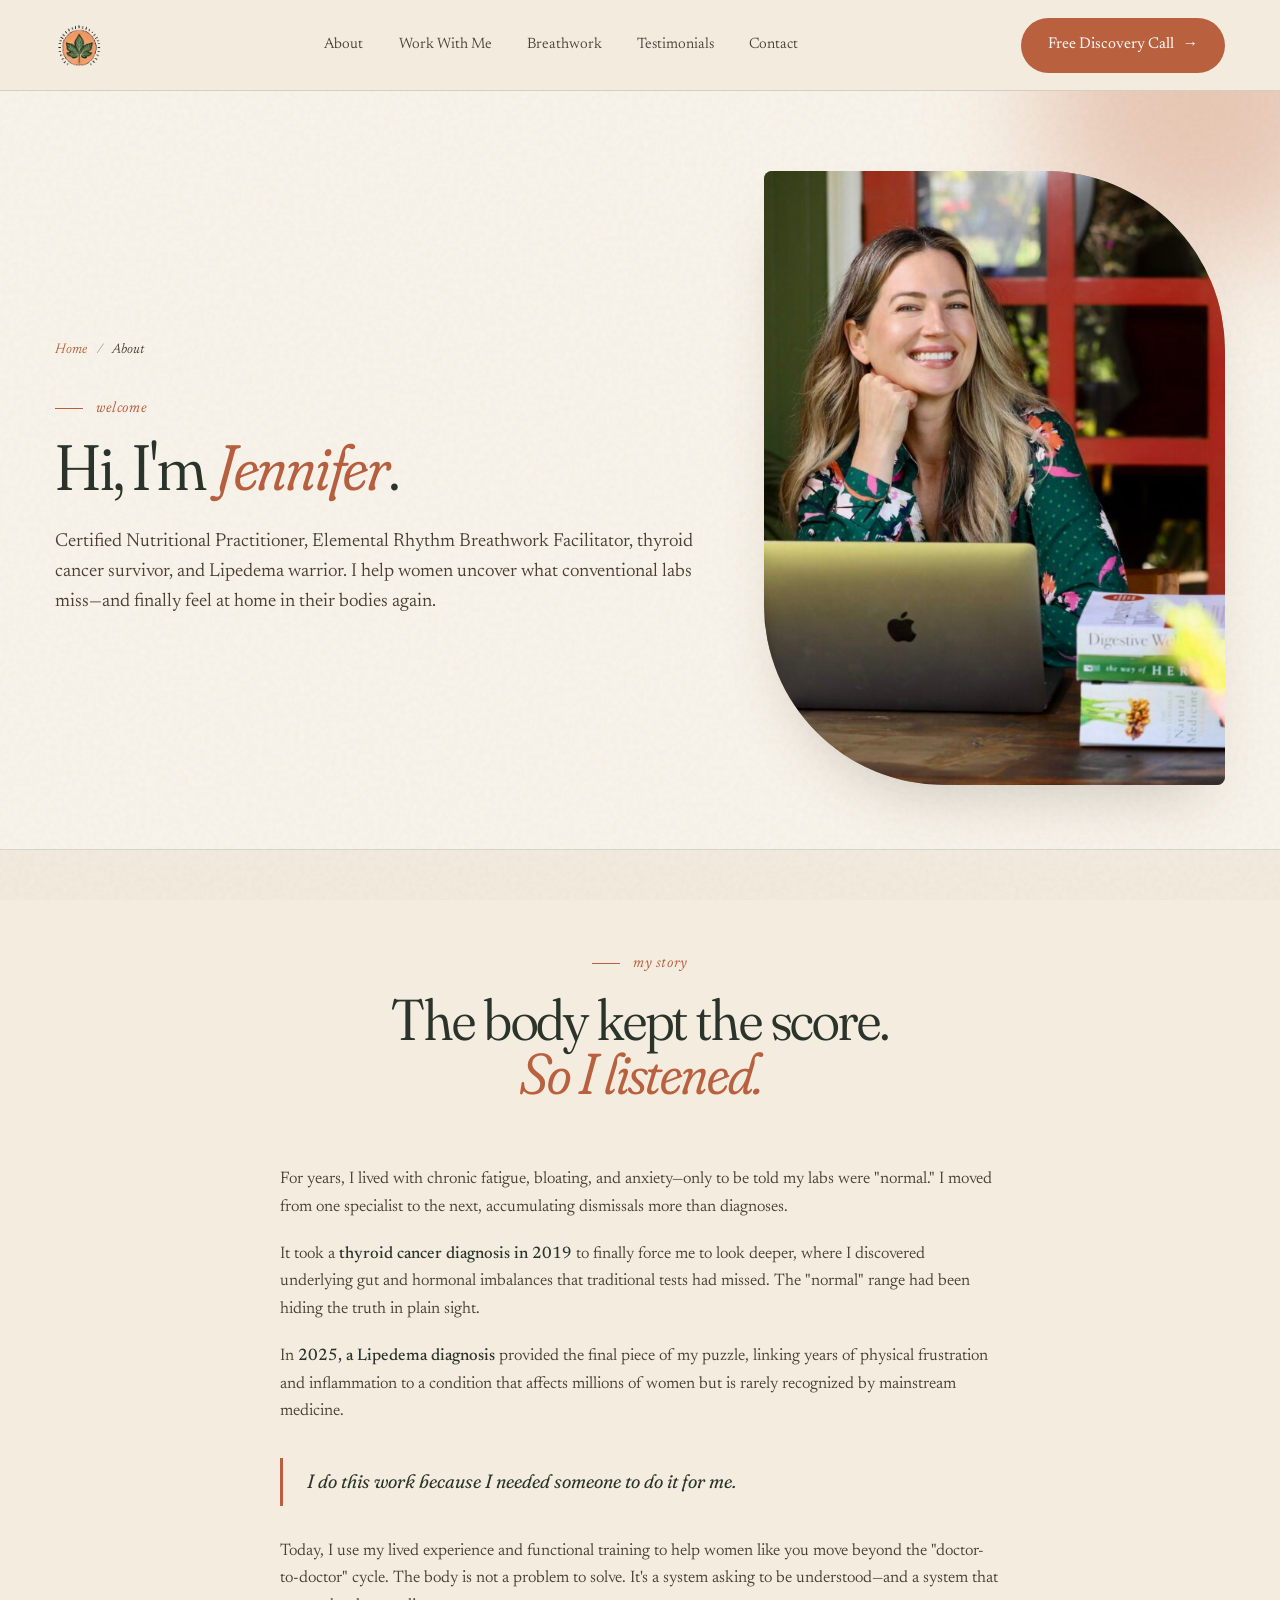
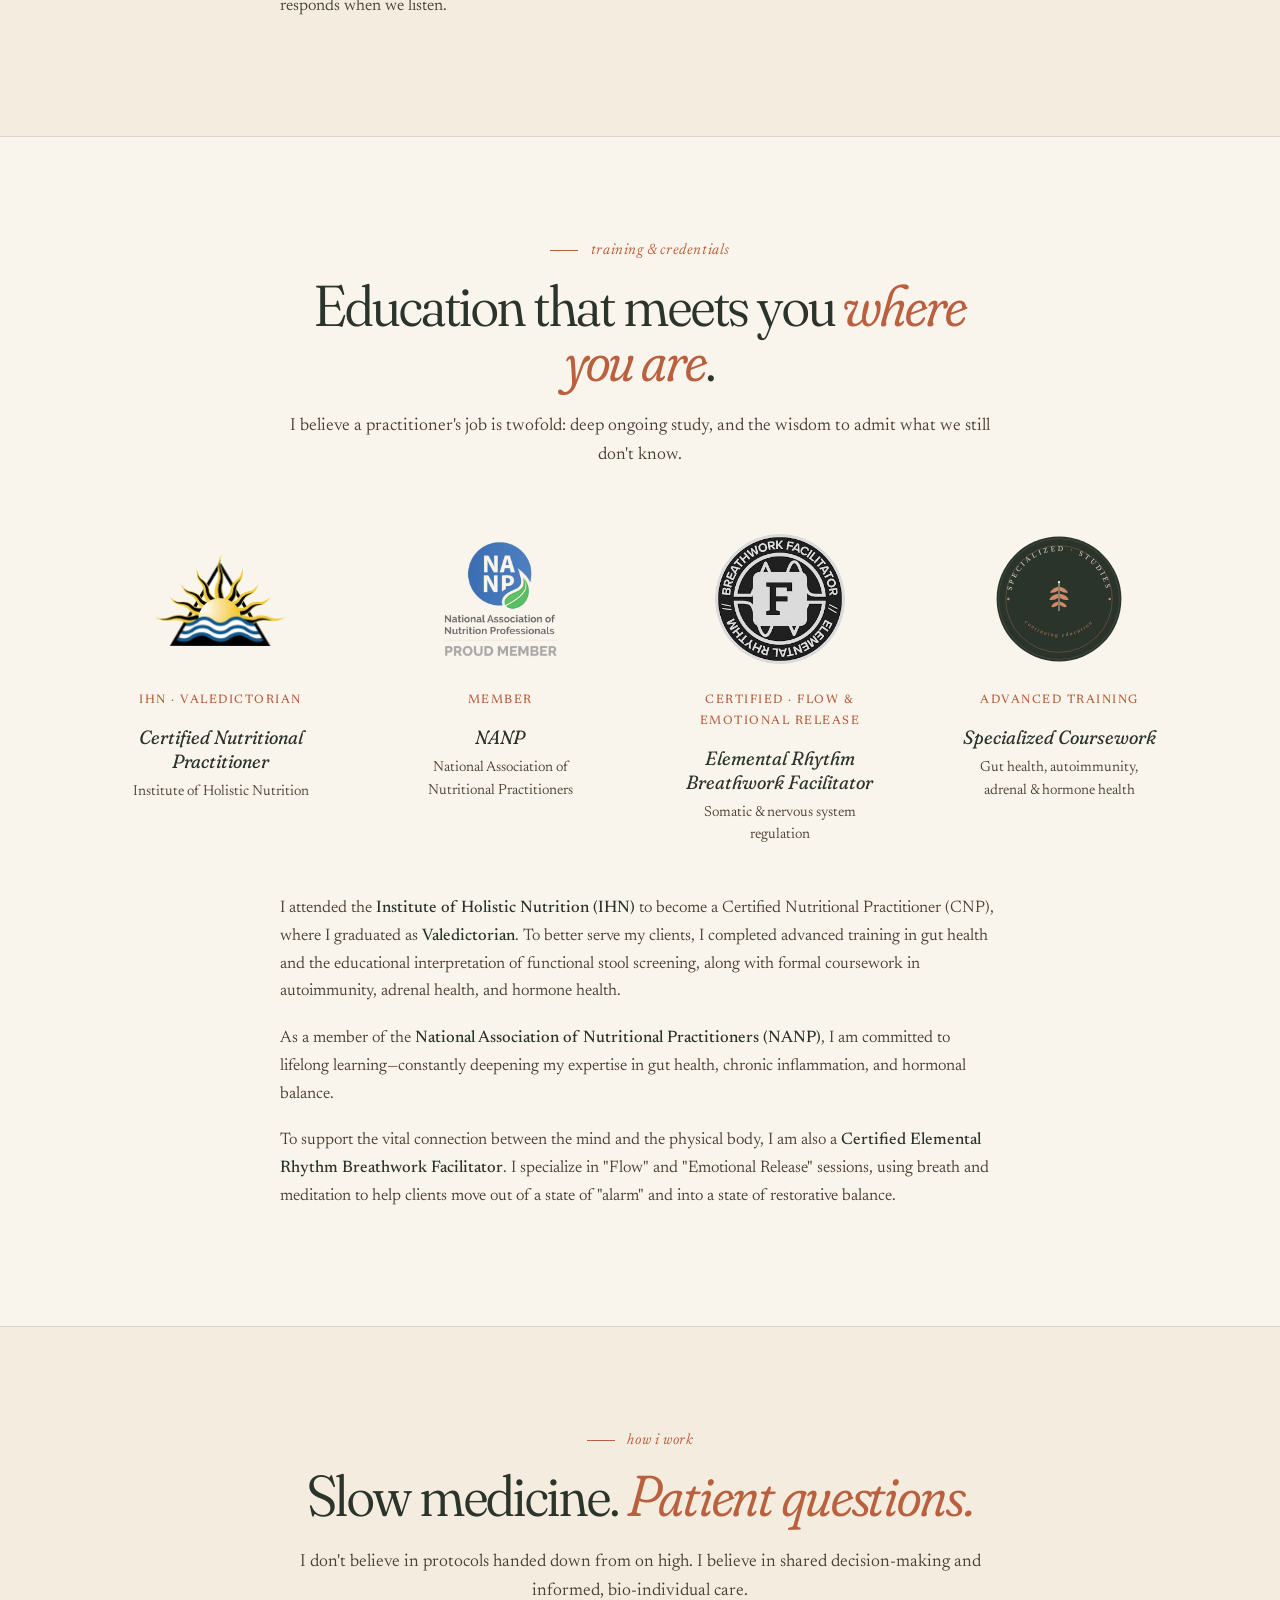
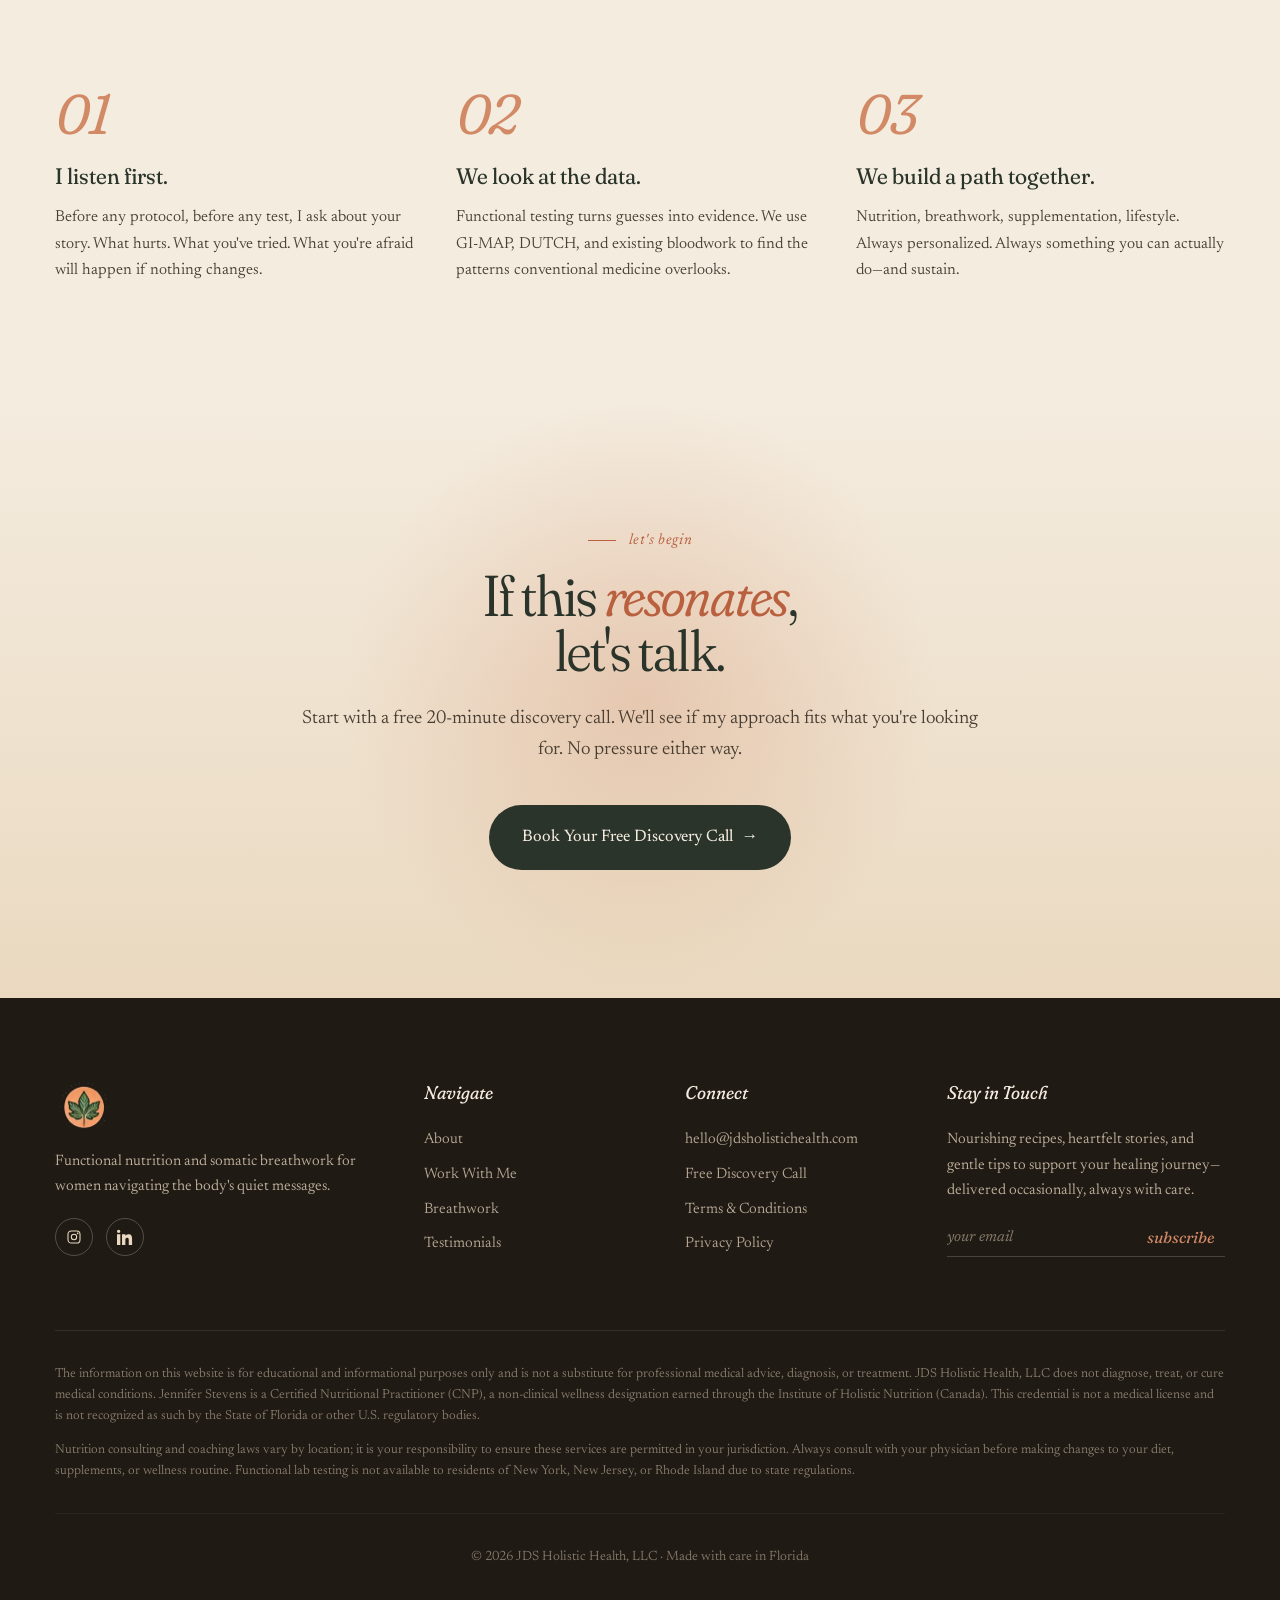
==== commit 980cc520: "Add files via upload" ====
--- a/about.html
+++ b/about.html
@@ -15,7 +15,7 @@
 
   <nav class="site-nav">
     <div class="nav-inner">
-      <a href="index.html" class="logo">JDS <em>Holistic Health</em></a>
+      <a href="index.html" class="logo" aria-label="JDS Holistic Health — home"><img src="assets/images/logo-mark.png" alt="JDS Holistic Health" class="logo-mark" /></a>
       <ul class="nav-links">
         <li><a href="about.html">About</a></li>
         <li><a href="index.html#pathways">Work With Me</a></li>
@@ -105,12 +105,8 @@
         </div>
 
         <div class="cred-seal">
-          <div class="cred-seal-icon">
-            <svg width="32" height="32" viewBox="0 0 24 24" fill="none" stroke="currentColor" stroke-width="1.5" aria-hidden="true">
-              <path d="M4 4h12a4 4 0 014 4v12H8a4 4 0 01-4-4z"/>
-              <path d="M4 4v12a4 4 0 004 4"/>
-              <path d="M8 9h8M8 13h8"/>
-            </svg>
+          <div class="cred-seal-icon cred-seal-img">
+            <img src="assets/images/advanced-training-seal.svg" alt="Specialized continuing-education seal" />
           </div>
           <div class="cred-meta">Advanced training</div>
           <h4>Specialized Coursework</h4>
@@ -169,7 +165,7 @@
     <div class="container">
       <div class="footer-grid">
         <div>
-          <a href="index.html" class="logo">JDS <em>Holistic Health</em></a>
+          <a href="index.html" class="logo" aria-label="JDS Holistic Health — home"><img src="assets/images/logo-mark.png" alt="JDS Holistic Health" class="logo-mark" /></a>
           <p>Functional nutrition and somatic breathwork for women navigating the body's quiet messages.</p>
           <div class="social">
             <a href="https://www.instagram.com/jdsholistichealth" aria-label="Instagram">
--- a/css/styles.css
+++ b/css/styles.css
@@ -222,17 +222,22 @@
   margin: 0 auto;
 }
 .logo {
-  font-family: 'Fraunces', serif;
-  font-variation-settings: "opsz" 144, "SOFT" 100;
-  font-weight: 400;
-  font-size: 1.4rem;
-  color: var(--forest);
-  letter-spacing: -0.01em;
-}
-.logo em {
-  font-style: italic;
-  color: var(--clay);
-  font-weight: 350;
+  display: inline-flex;
+  align-items: center;
+  line-height: 0;
+}
+.logo-mark {
+  height: 44px;
+  width: auto;
+  transition: opacity 0.3s ease, transform 0.3s ease;
+}
+.logo:hover .logo-mark {
+  opacity: 0.85;
+  transform: scale(1.03);
+}
+/* Slightly smaller in the dark footer for balance */
+footer .logo-mark {
+  height: 52px;
 }
 .nav-links {
   display: flex;
@@ -919,10 +924,8 @@
   font-variation-settings: "opsz" 72, "SOFT" 100;
 }
 footer .logo {
-  color: var(--cream);
-  display: block;
-  margin-bottom: 1rem;
-  font-size: 1.5rem;
+  display: inline-block;
+  margin-bottom: 1.2rem;
 }
 footer p {
   font-size: 0.95rem;
@@ -1128,78 +1131,81 @@
 .cred-grid {
   display: grid;
   grid-template-columns: repeat(4, 1fr);
-  gap: 1.5rem;
-  margin-top: 3rem;
+  gap: 3rem 2.4rem;
+  margin-top: 4rem;
+  max-width: 1080px;
+  margin-left: auto;
+  margin-right: auto;
 }
 .cred-seal {
-  background: var(--cream);
-  border: 1px solid var(--line);
-  border-radius: 6px;
-  padding: 2rem 1.4rem;
+  background: transparent;
+  border: none;
+  border-radius: 0;
+  padding: 0;
   text-align: center;
-  transition: all 0.4s cubic-bezier(0.2, 0.8, 0.2, 1);
+  transition: transform 0.4s cubic-bezier(0.2, 0.8, 0.2, 1);
   position: relative;
 }
 .cred-seal:hover {
   transform: translateY(-4px);
-  box-shadow: var(--shadow-warm);
-  border-color: var(--clay-soft);
+  box-shadow: none;
+}
+.cred-seal:hover .cred-seal-icon img,
+.cred-seal:hover .cred-seal-icon svg {
+  transform: scale(1.04);
 }
 .cred-seal-icon {
-  width: 64px;
-  height: 64px;
-  margin: 0 auto 1.2rem;
-  color: var(--clay);
+  width: 130px;
+  height: 130px;
+  margin: 0 auto 1.6rem;
   display: flex;
   align-items: center;
   justify-content: center;
   position: relative;
 }
 .cred-seal-icon::before {
-  content: "";
-  position: absolute;
-  inset: 0;
-  border: 1px dashed var(--clay-soft);
-  border-radius: 50%;
-  opacity: 0.6;
-}
-/* When the seal contains a real logo image instead of an inline SVG */
-.cred-seal-icon.cred-seal-img {
-  width: 88px;
-  height: 88px;
-  margin-bottom: 1.4rem;
-}
-.cred-seal-icon.cred-seal-img::before {
   display: none;
 }
-.cred-seal-icon.cred-seal-img img {
+.cred-seal-icon img,
+.cred-seal-icon svg {
   max-width: 100%;
   max-height: 100%;
   width: auto;
   height: auto;
   object-fit: contain;
+  transition: transform 0.4s cubic-bezier(0.2, 0.8, 0.2, 1);
+}
+.cred-seal-icon.cred-seal-img {
+  width: 130px;
+  height: 130px;
+  margin-bottom: 1.6rem;
 }
 .cred-seal h4 {
   font-family: 'Fraunces', serif;
   font-style: italic;
   font-weight: 400;
-  font-size: 1.1rem;
+  font-size: 1.2rem;
   color: var(--forest);
-  margin-bottom: 0.4rem;
+  margin-bottom: 0.5rem;
   font-variation-settings: "opsz" 72, "SOFT" 80;
+  line-height: 1.25;
 }
 .cred-seal .cred-meta {
-  font-size: 0.8rem;
+  font-size: 0.78rem;
   color: var(--clay);
-  letter-spacing: 0.1em;
+  letter-spacing: 0.12em;
   text-transform: uppercase;
-  margin-bottom: 0.8rem;
+  margin-bottom: 0.9rem;
+  font-weight: 500;
 }
 .cred-seal p {
   font-size: 0.92rem;
   color: var(--ink-soft);
-  line-height: 1.5;
+  line-height: 1.55;
   margin: 0;
+  max-width: 22ch;
+  margin-left: auto;
+  margin-right: auto;
 }
 
 /* ============ PAGE HERO (interior pages) ============ */
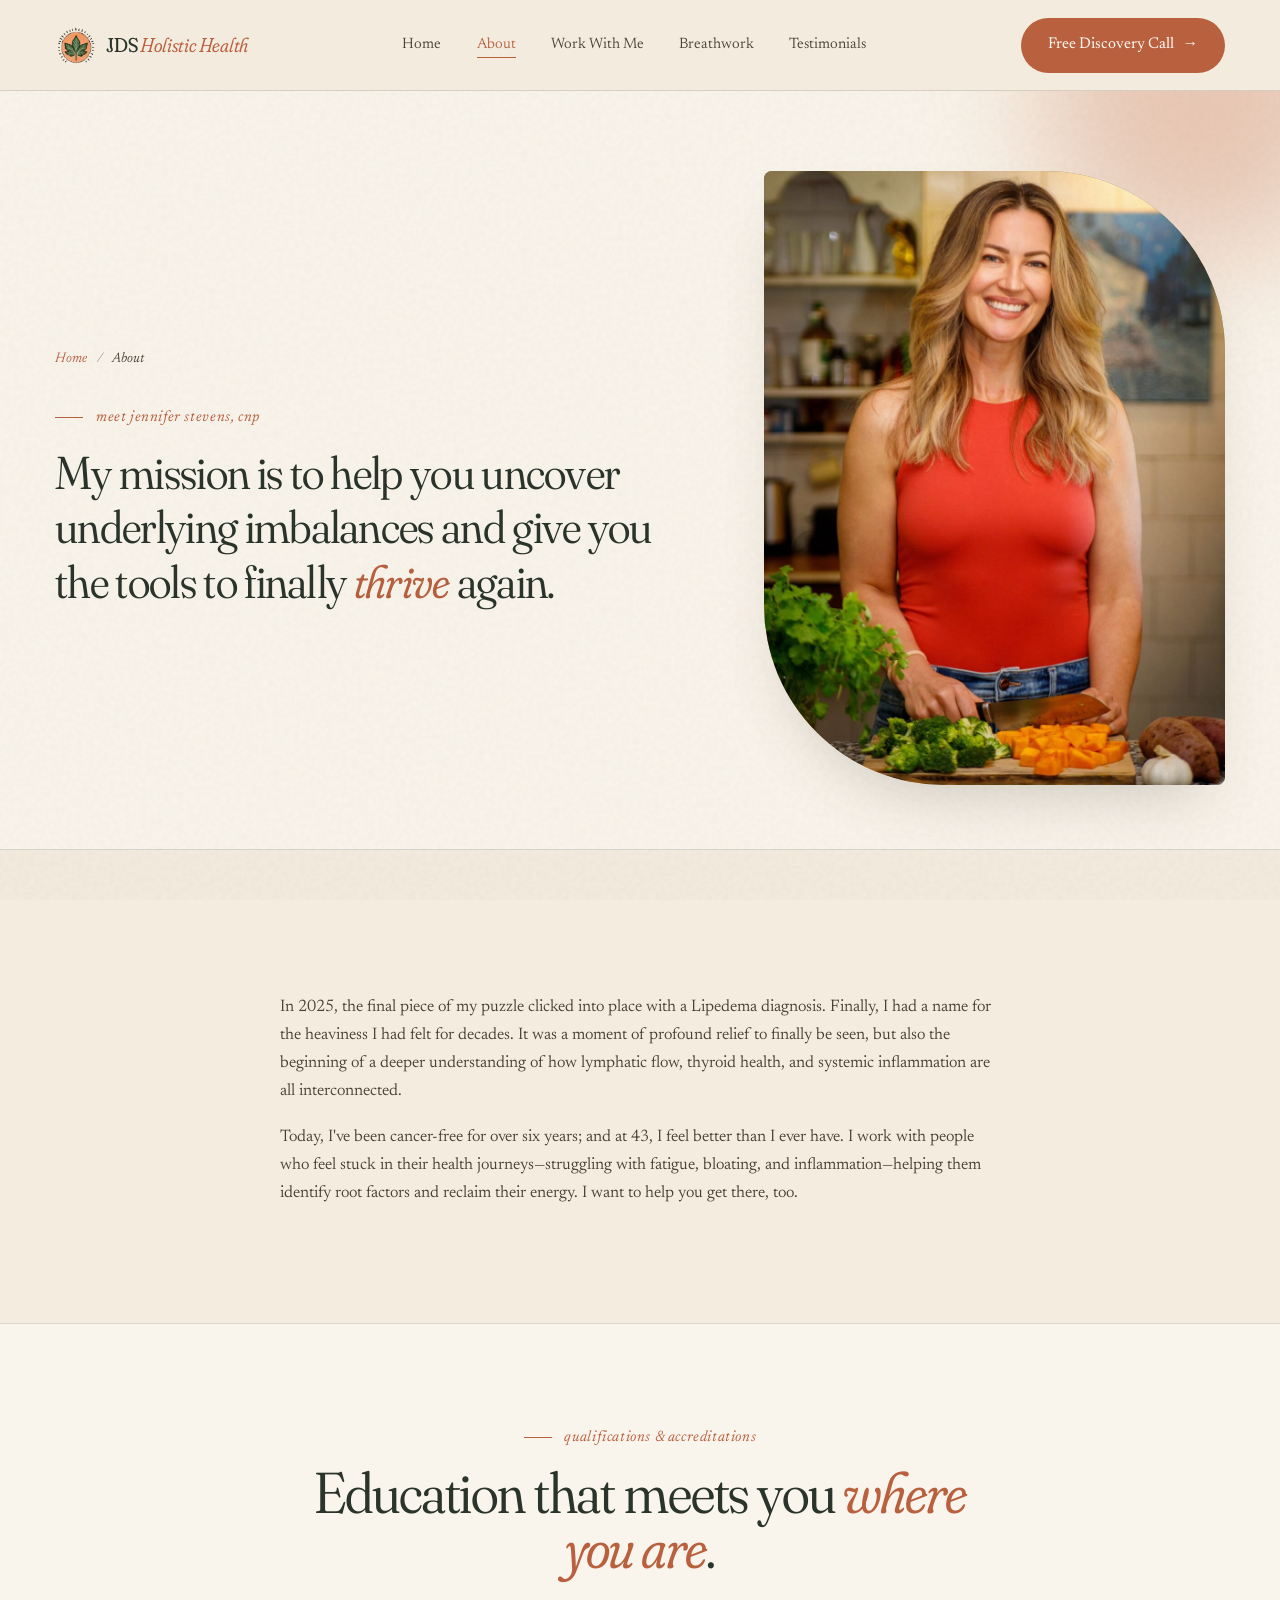
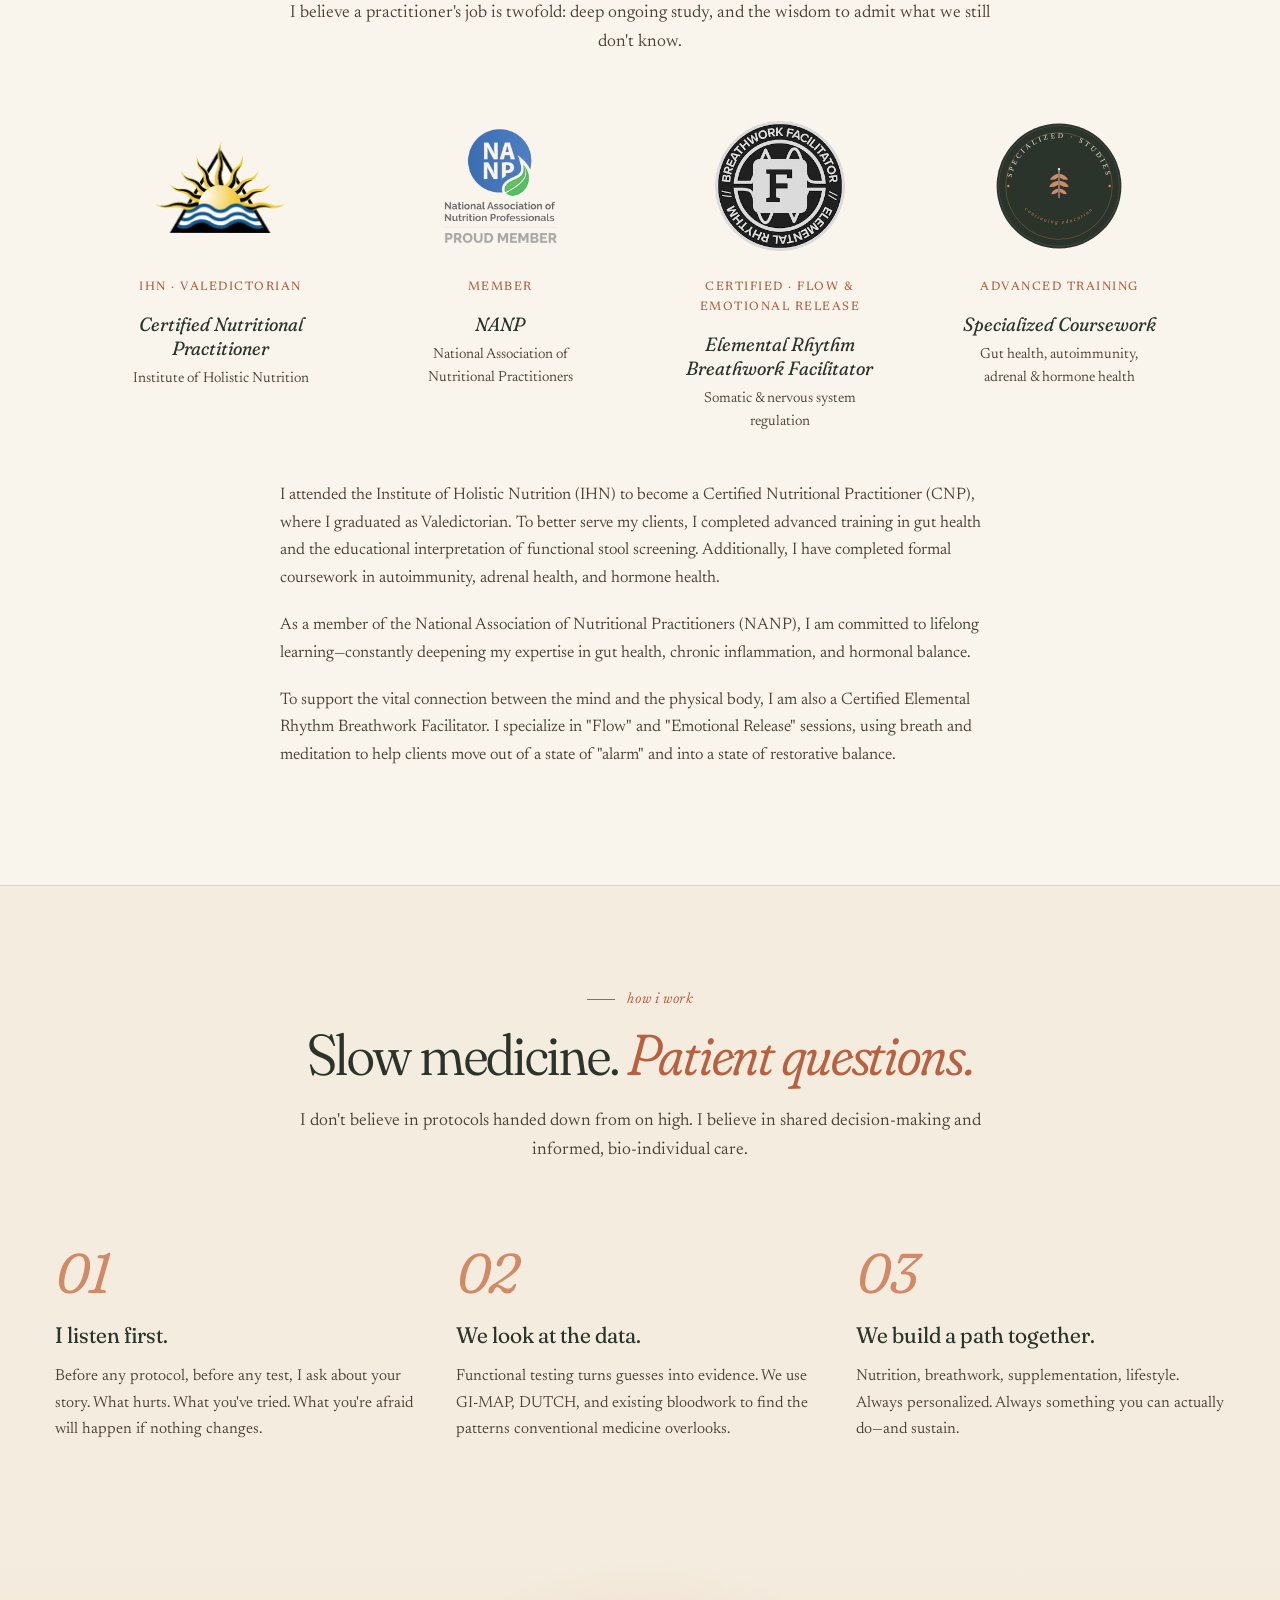
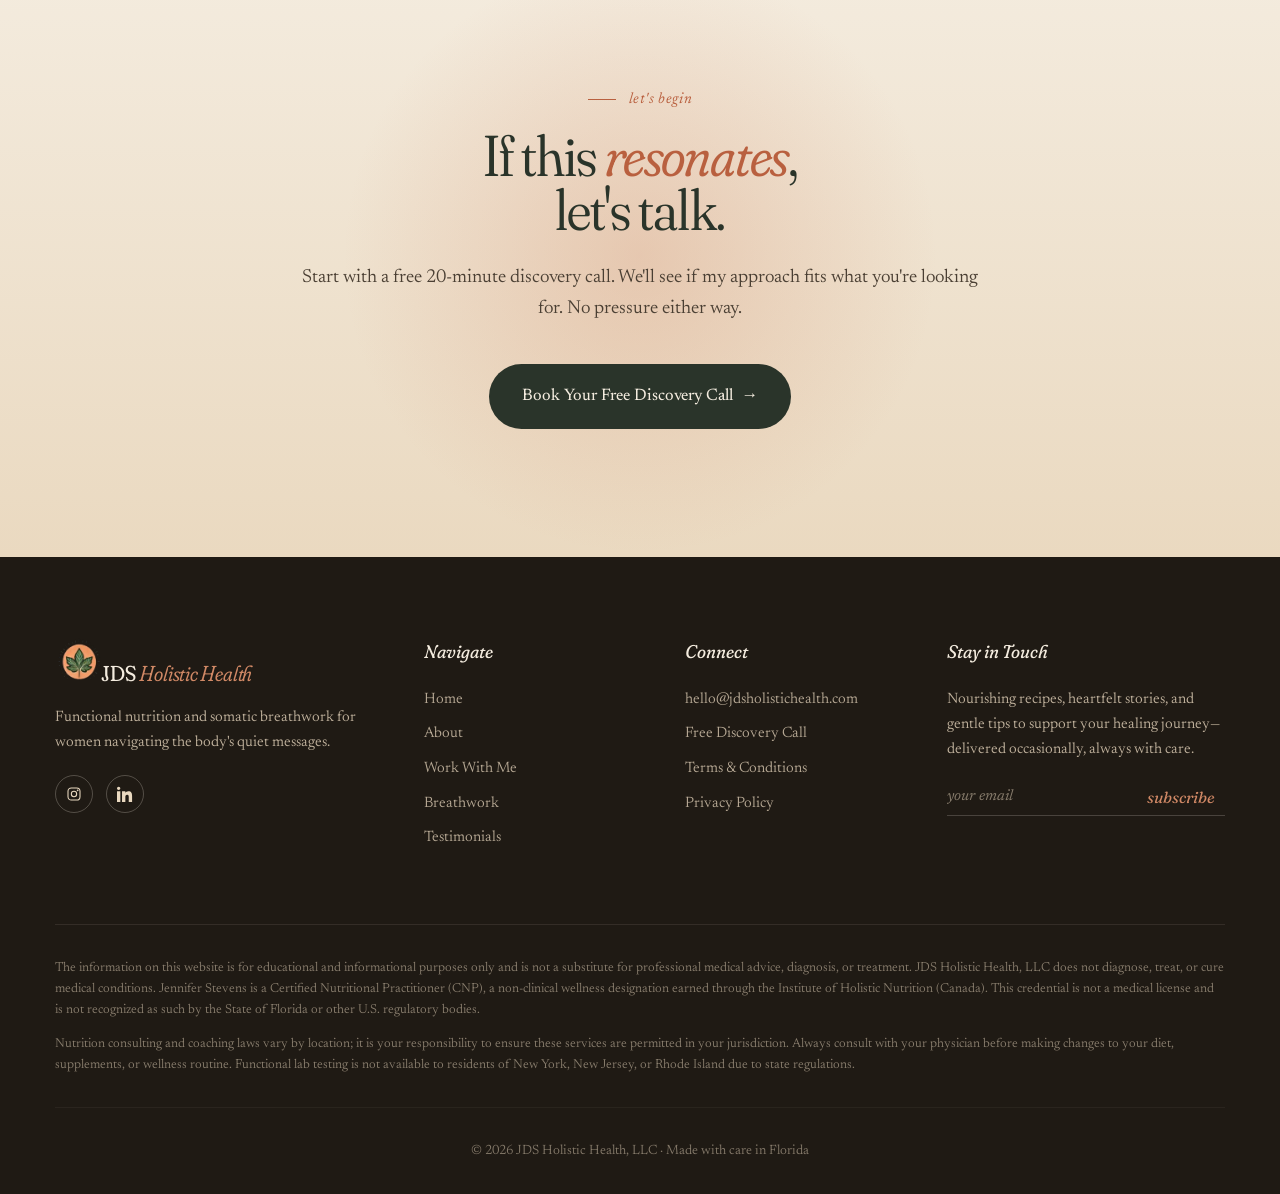
==== commit f9cc033e: "Add files via upload" ====
--- a/about.html
+++ b/about.html
@@ -15,13 +15,13 @@
 
   <nav class="site-nav">
     <div class="nav-inner">
-      <a href="index.html" class="logo" aria-label="JDS Holistic Health — home"><img src="assets/images/logo-mark.png" alt="JDS Holistic Health" class="logo-mark" /></a>
+      <a href="index.html" class="logo" aria-label="JDS Holistic Health — home"><img src="assets/images/logo-mark.png" alt="" class="logo-mark" /><span class="logo-text">JDS <em>Holistic Health</em></span></a>
       <ul class="nav-links">
-        <li><a href="about.html">About</a></li>
+        <li><a href="index.html">Home</a></li>
+        <li><a href="about.html" class="active">About</a></li>
         <li><a href="index.html#pathways">Work With Me</a></li>
         <li><a href="index.html#breathwork">Breathwork</a></li>
         <li><a href="index.html#testimonials">Testimonials</a></li>
-        <li><a href="index.html#contact">Contact</a></li>
       </ul>
       <a href="#cta" class="btn btn-clay">Free Discovery Call <span class="arrow">→</span></a>
     </div>
@@ -38,39 +38,31 @@
             <span class="sep">/</span>
             <span>About</span>
           </div>
-          <div class="eyebrow">Welcome</div>
-          <h1 class="display">Hi, I'm <span class="display-ital">Jennifer</span>.</h1>
-          <p class="lead">Certified Nutritional Practitioner, Elemental Rhythm Breathwork Facilitator, thyroid cancer survivor, and Lipedema warrior. I help women uncover what conventional labs miss—and finally feel at home in their bodies again.</p>
+          <div class="eyebrow">Meet Jennifer Stevens, CNP</div>
+          <h1 class="display headline-statement">My mission is to help you uncover underlying imbalances and give you the tools to finally <span class="display-ital">thrive</span> again.</h1>
         </div>
         <div class="about-image-frame">
-          <img src="assets/images/jennifer-portrait.jpg" alt="Jennifer Stevens, CNP, smiling at her workspace" />
-        </div>
-      </div>
-    </div>
-  </section>
-
-  <!-- ============ STORY ============ -->
+          <img src="assets/images/jennifer-about.jpg" alt="Jennifer Stevens, CNP, chopping fresh vegetables in her kitchen" style="object-position: center top;" />
+        </div>
+      </div>
+    </div>
+  </section>
+
+  <!-- ============ BODY ============ -->
   <section>
     <div class="container">
+      <div class="cred-detail-content">
+        <p>In 2025, the final piece of my puzzle clicked into place with a Lipedema diagnosis. Finally, I had a name for the heaviness I had felt for decades. It was a moment of profound relief to finally be seen, but also the beginning of a deeper understanding of how lymphatic flow, thyroid health, and systemic inflammation are all interconnected.</p>
+        <p>Today, I've been cancer-free for over six years; and at 43, I feel better than I ever have. I work with people who feel stuck in their health journeys—struggling with fatigue, bloating, and inflammation—helping them identify root factors and reclaim their energy. I want to help you get there, too.</p>
+      </div>
+    </div>
+  </section>
+
+  <!-- ============ QUALIFICATIONS & ACCREDITATIONS ============ -->
+  <section class="cred-detail">
+    <div class="container">
       <div class="section-header center">
-        <div class="eyebrow">My story</div>
-        <h2 class="display">The body kept the score.<br/><span class="display-ital">So I listened.</span></h2>
-      </div>
-      <div class="cred-detail-content">
-        <p>For years, I lived with chronic fatigue, bloating, and anxiety—only to be told my labs were "normal." I moved from one specialist to the next, accumulating dismissals more than diagnoses.</p>
-        <p>It took a <strong>thyroid cancer diagnosis in 2019</strong> to finally force me to look deeper, where I discovered underlying gut and hormonal imbalances that traditional tests had missed. The "normal" range had been hiding the truth in plain sight.</p>
-        <p>In <strong>2025, a Lipedema diagnosis</strong> provided the final piece of my puzzle, linking years of physical frustration and inflammation to a condition that affects millions of women but is rarely recognized by mainstream medicine.</p>
-        <div class="cred-callout">I do this work because I needed someone to do it for me.</div>
-        <p>Today, I use my lived experience and functional training to help women like you move beyond the "doctor-to-doctor" cycle. The body is not a problem to solve. It's a system asking to be understood—and a system that responds when we listen.</p>
-      </div>
-    </div>
-  </section>
-
-  <!-- ============ CREDENTIALS BADGES ============ -->
-  <section class="cred-detail">
-    <div class="container">
-      <div class="section-header center">
-        <div class="eyebrow">Training & Credentials</div>
+        <div class="eyebrow">Qualifications &amp; Accreditations</div>
         <h2 class="display">Education that meets you <span class="display-ital">where you are</span>.</h2>
         <p>I believe a practitioner's job is twofold: deep ongoing study, and the wisdom to admit what we still don't know.</p>
       </div>
@@ -114,11 +106,11 @@
         </div>
       </div>
 
-      <!-- Scannable credential prose -->
+      <!-- Detail prose -->
       <div class="cred-detail-content">
-        <p>I attended the <strong>Institute of Holistic Nutrition (IHN)</strong> to become a Certified Nutritional Practitioner (CNP), where I graduated as <strong>Valedictorian</strong>. To better serve my clients, I completed advanced training in gut health and the educational interpretation of functional stool screening, along with formal coursework in autoimmunity, adrenal health, and hormone health.</p>
-        <p>As a member of the <strong>National Association of Nutritional Practitioners (NANP)</strong>, I am committed to lifelong learning—constantly deepening my expertise in gut health, chronic inflammation, and hormonal balance.</p>
-        <p>To support the vital connection between the mind and the physical body, I am also a <strong>Certified Elemental Rhythm Breathwork Facilitator</strong>. I specialize in "Flow" and "Emotional Release" sessions, using breath and meditation to help clients move out of a state of "alarm" and into a state of restorative balance.</p>
+        <p>I attended the Institute of Holistic Nutrition (IHN) to become a Certified Nutritional Practitioner (CNP), where I graduated as Valedictorian. To better serve my clients, I completed advanced training in gut health and the educational interpretation of functional stool screening. Additionally, I have completed formal coursework in autoimmunity, adrenal health, and hormone health.</p>
+        <p>As a member of the National Association of Nutritional Practitioners (NANP), I am committed to lifelong learning—constantly deepening my expertise in gut health, chronic inflammation, and hormonal balance.</p>
+        <p>To support the vital connection between the mind and the physical body, I am also a Certified Elemental Rhythm Breathwork Facilitator. I specialize in "Flow" and "Emotional Release" sessions, using breath and meditation to help clients move out of a state of "alarm" and into a state of restorative balance.</p>
       </div>
     </div>
   </section>
@@ -165,7 +157,7 @@
     <div class="container">
       <div class="footer-grid">
         <div>
-          <a href="index.html" class="logo" aria-label="JDS Holistic Health — home"><img src="assets/images/logo-mark.png" alt="JDS Holistic Health" class="logo-mark" /></a>
+          <a href="index.html" class="logo" aria-label="JDS Holistic Health — home"><img src="assets/images/logo-mark.png" alt="" class="logo-mark" /><span class="logo-text">JDS <em>Holistic Health</em></span></a>
           <p>Functional nutrition and somatic breathwork for women navigating the body's quiet messages.</p>
           <div class="social">
             <a href="https://www.instagram.com/jdsholistichealth" aria-label="Instagram">
@@ -185,6 +177,7 @@
         <div>
           <h4>Navigate</h4>
           <ul>
+            <li><a href="index.html">Home</a></li>
             <li><a href="about.html">About</a></li>
             <li><a href="index.html#pathways">Work With Me</a></li>
             <li><a href="index.html#breathwork">Breathwork</a></li>
--- a/css/styles.css
+++ b/css/styles.css
@@ -224,20 +224,56 @@
 .logo {
   display: inline-flex;
   align-items: center;
-  line-height: 0;
+  gap: 0.7rem;
+  line-height: 1;
 }
 .logo-mark {
-  height: 44px;
+  height: 38px;
   width: auto;
   transition: opacity 0.3s ease, transform 0.3s ease;
+  flex-shrink: 0;
+}
+.logo-text {
+  font-family: 'Fraunces', Georgia, serif;
+  font-variation-settings: "opsz" 144, "SOFT" 100;
+  font-weight: 400;
+  font-size: 1.25rem;
+  color: var(--forest);
+  letter-spacing: -0.01em;
+  white-space: nowrap;
+  transition: color 0.3s ease;
+}
+.logo-text em {
+  font-style: italic;
+  color: var(--clay);
+  font-weight: 350;
 }
 .logo:hover .logo-mark {
-  opacity: 0.85;
+  opacity: 0.88;
   transform: scale(1.03);
 }
-/* Slightly smaller in the dark footer for balance */
+.logo:hover .logo-text {
+  color: var(--clay);
+}
+.logo:hover .logo-text em {
+  color: var(--forest);
+}
+/* Footer (dark background) */
 footer .logo-mark {
-  height: 52px;
+  height: 44px;
+}
+footer .logo-text {
+  color: var(--cream);
+  font-size: 1.35rem;
+}
+footer .logo-text em {
+  color: var(--clay-soft);
+}
+footer .logo:hover .logo-text {
+  color: var(--clay-soft);
+}
+footer .logo:hover .logo-text em {
+  color: var(--cream);
 }
 .nav-links {
   display: flex;
@@ -1581,3 +1617,12 @@
 .nav-links a.active::after {
   width: 100%;
 }
+
+/* ============ MISSION-STATEMENT HEADLINE ============ */
+/* For longer h1 statements that need to read like a sentence rather than a banner word. */
+.display.headline-statement {
+  font-size: clamp(1.85rem, 3.6vw, 3.05rem);
+  line-height: 1.18;
+  letter-spacing: -0.015em;
+  font-variation-settings: "opsz" 96, "SOFT" 50;
+}
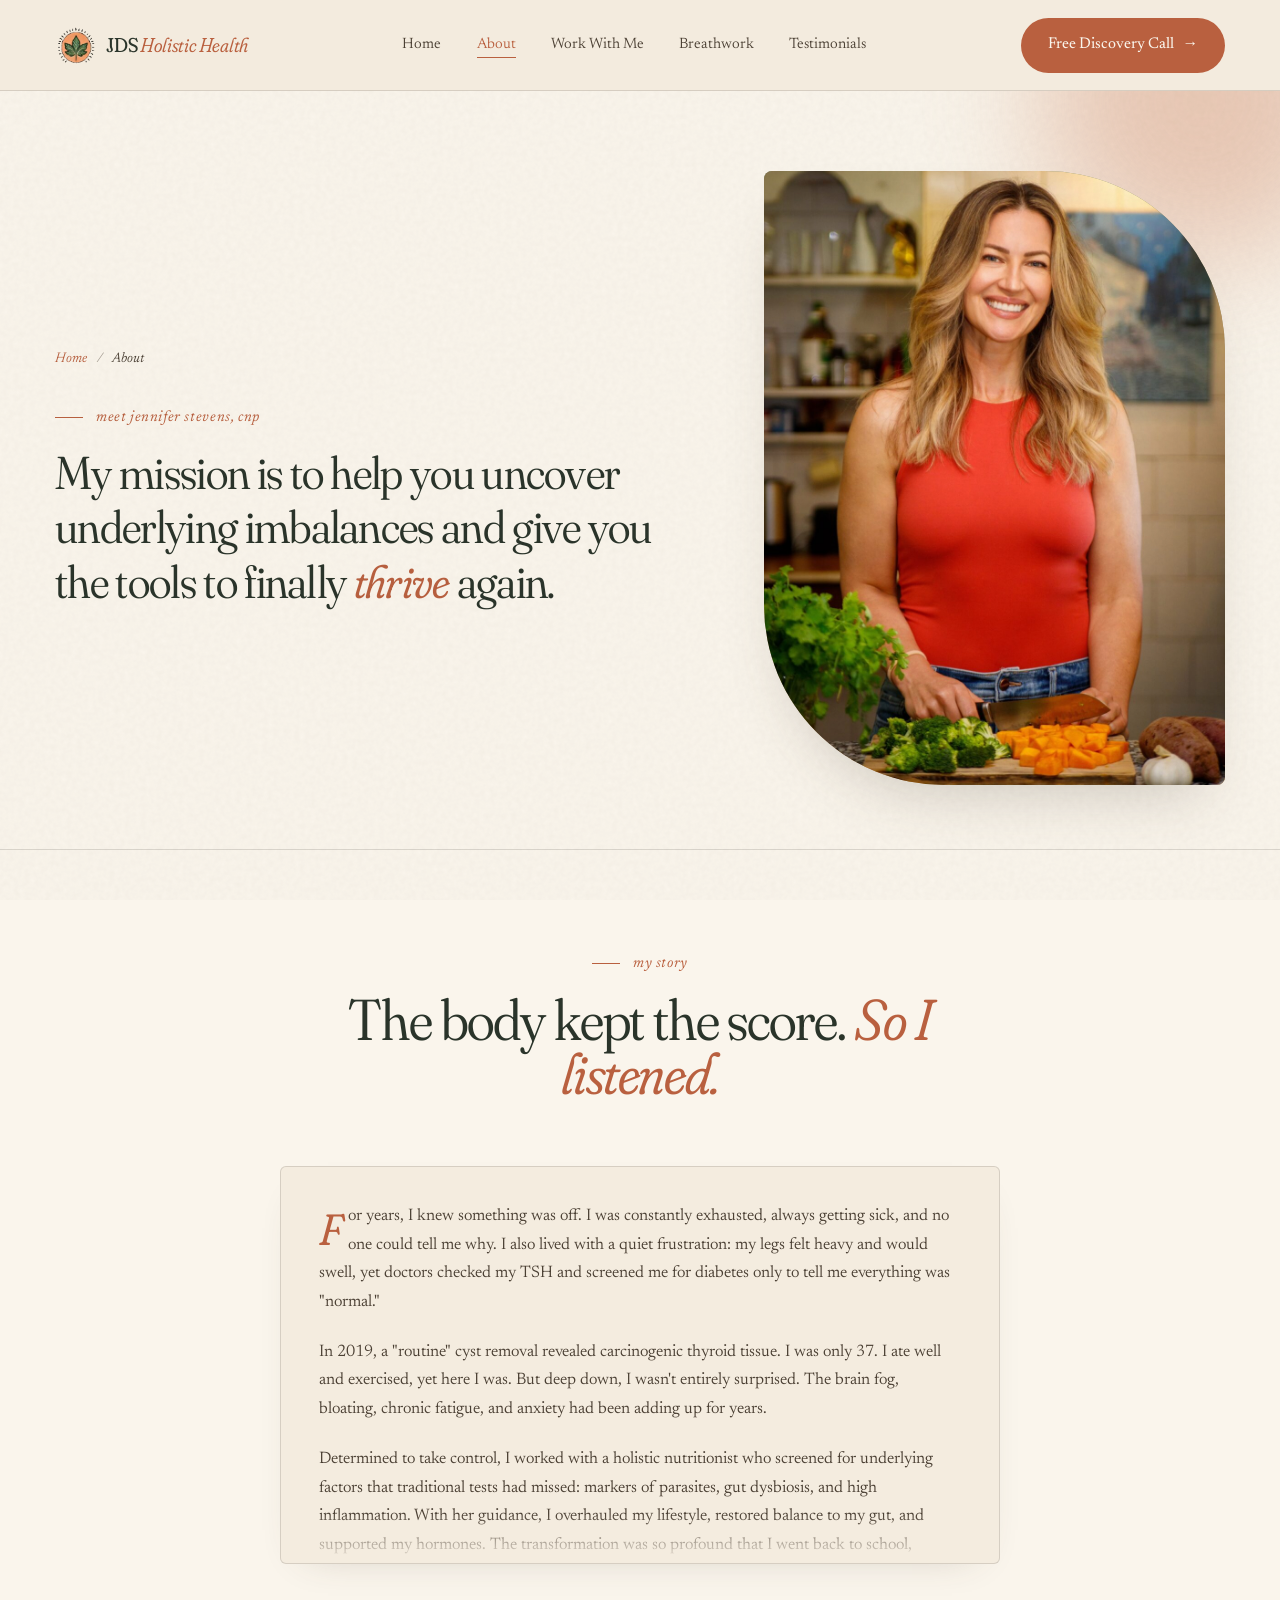
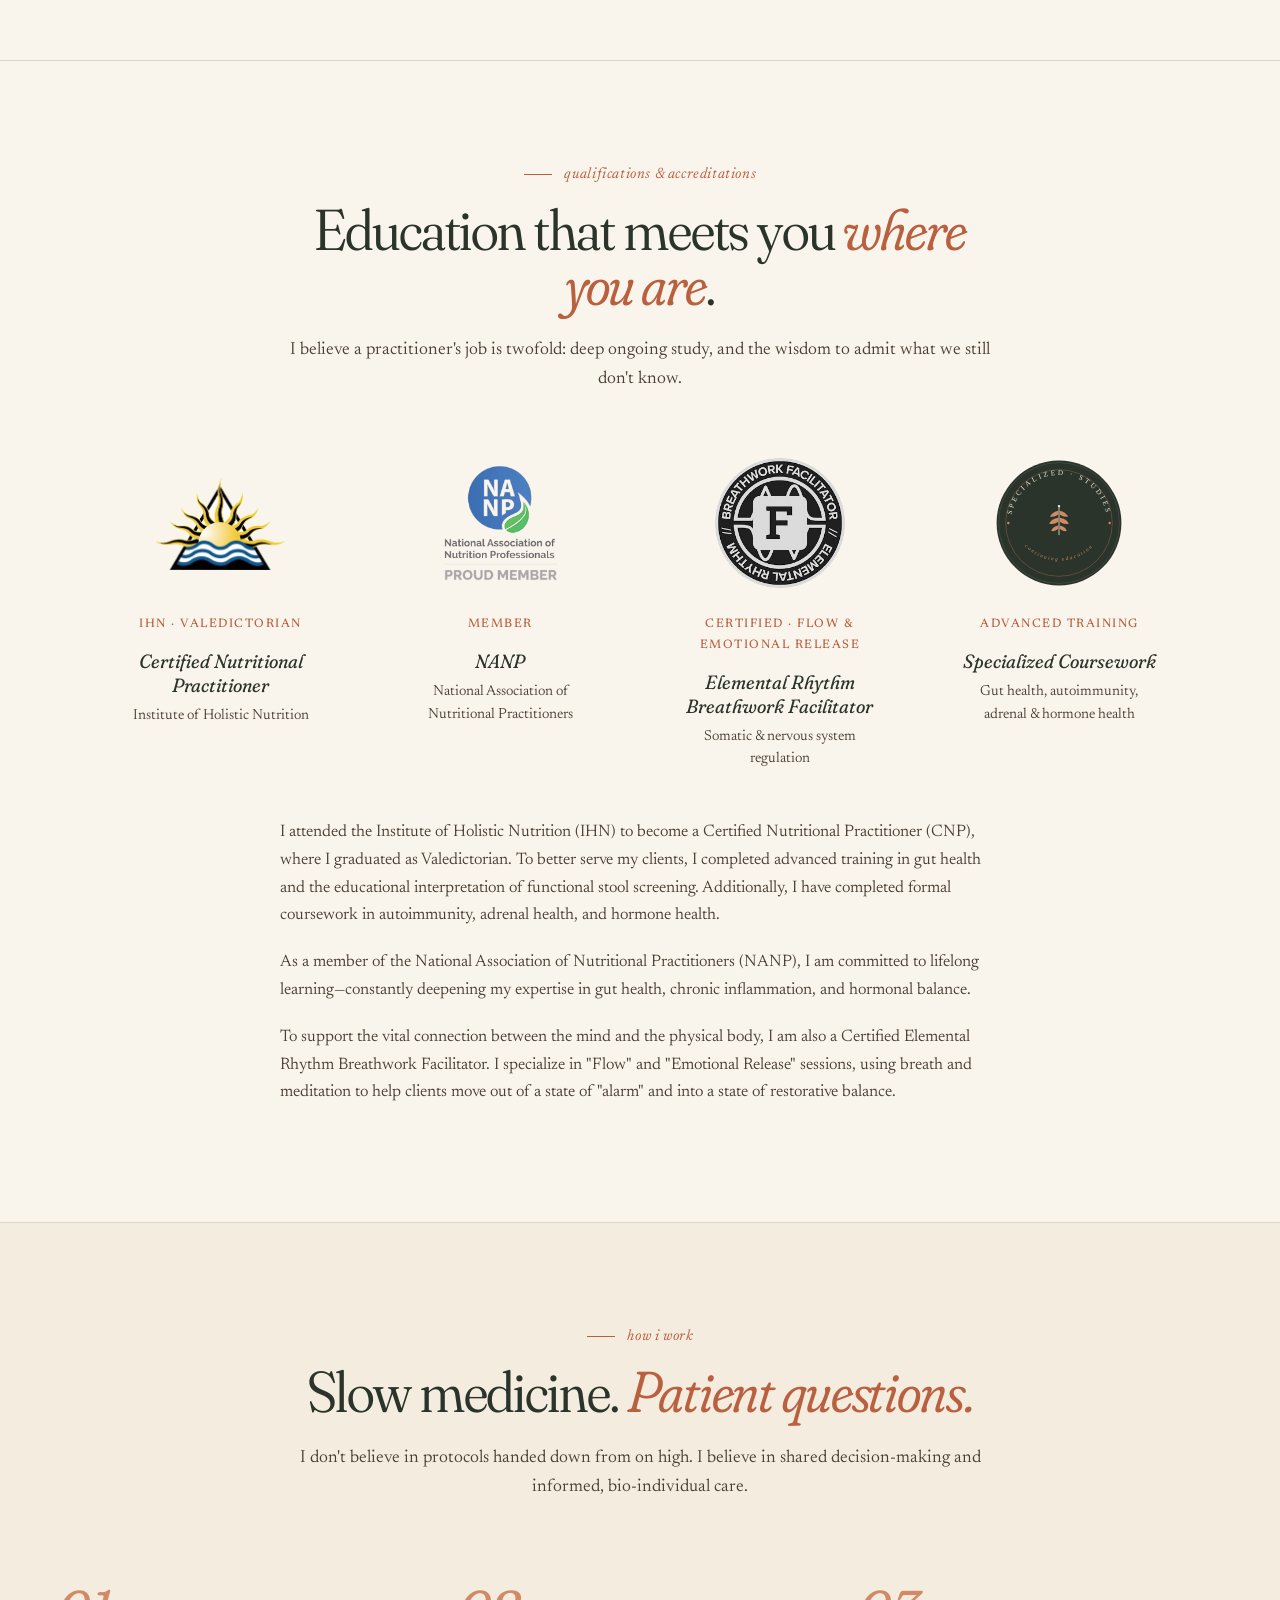
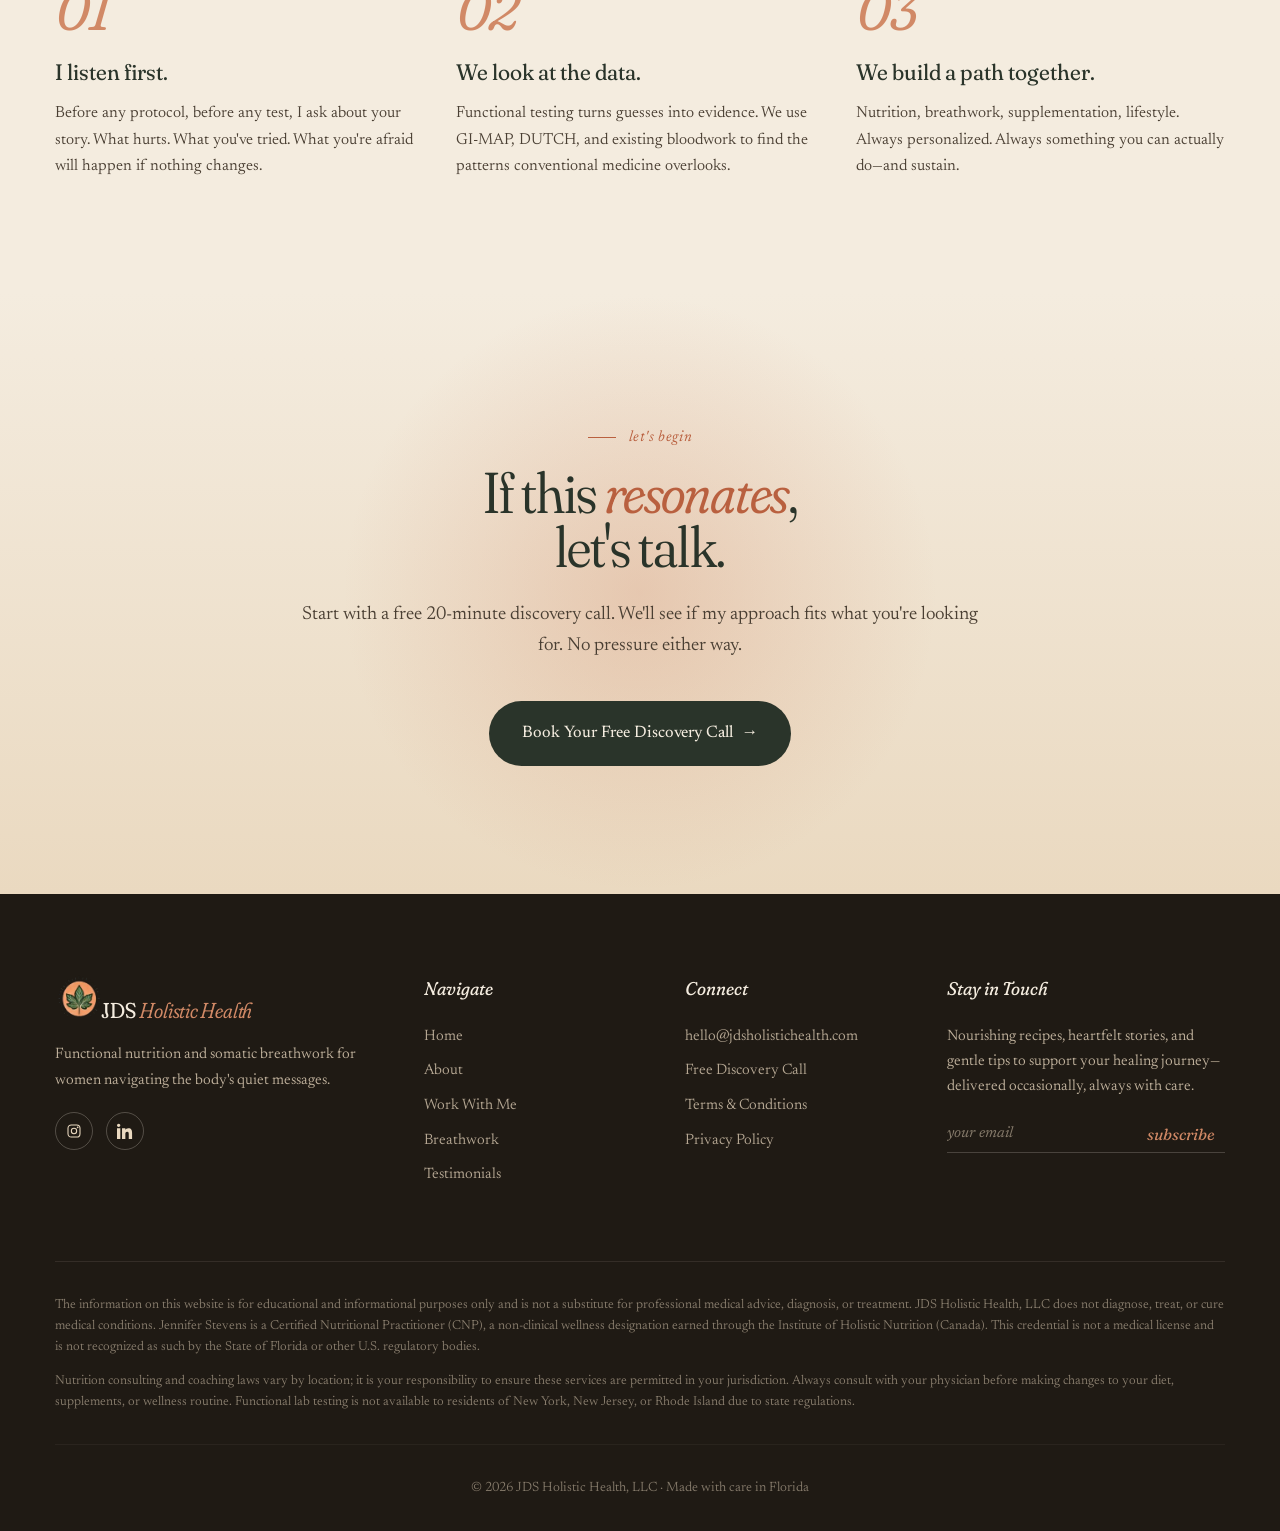
==== commit f9a1975c: "Add files via upload" ====
--- a/about.html
+++ b/about.html
@@ -48,12 +48,21 @@
     </div>
   </section>
 
-  <!-- ============ BODY ============ -->
-  <section>
-    <div class="container">
-      <div class="cred-detail-content">
-        <p>In 2025, the final piece of my puzzle clicked into place with a Lipedema diagnosis. Finally, I had a name for the heaviness I had felt for decades. It was a moment of profound relief to finally be seen, but also the beginning of a deeper understanding of how lymphatic flow, thyroid health, and systemic inflammation are all interconnected.</p>
-        <p>Today, I've been cancer-free for over six years; and at 43, I feel better than I ever have. I work with people who feel stuck in their health journeys—struggling with fatigue, bloating, and inflammation—helping them identify root factors and reclaim their energy. I want to help you get there, too.</p>
+  <!-- ============ MY STORY (scrollable) ============ -->
+  <section class="my-story">
+    <div class="container">
+      <div class="section-header center">
+        <div class="eyebrow">My Story</div>
+        <h2 class="display">The body kept the score. <span class="display-ital">So I listened.</span></h2>
+      </div>
+      <div class="story-scroll" aria-label="Jennifer's full story">
+        <div class="story-scroll-inner" tabindex="0">
+          <p>For years, I knew something was off. I was constantly exhausted, always getting sick, and no one could tell me why. I also lived with a quiet frustration: my legs felt heavy and would swell, yet doctors checked my TSH and screened me for diabetes only to tell me everything was "normal."</p>
+          <p>In 2019, a "routine" cyst removal revealed carcinogenic thyroid tissue. I was only 37. I ate well and exercised, yet here I was. But deep down, I wasn't entirely surprised. The brain fog, bloating, chronic fatigue, and anxiety had been adding up for years.</p>
+          <p>Determined to take control, I worked with a holistic nutritionist who screened for underlying factors that traditional tests had missed: markers of parasites, gut dysbiosis, and high inflammation. With her guidance, I overhauled my lifestyle, restored balance to my gut, and supported my hormones. The transformation was so profound that I went back to school, became a Certified Nutritional Practitioner (CNP), and graduated valedictorian so I could help others find the answers that once felt out of reach.</p>
+          <p>In 2025, the final piece of my puzzle clicked into place with a Lipedema diagnosis. Finally, I had a name for the heaviness I had felt for decades. It was a moment of profound relief to finally be seen, but also the beginning of a deeper understanding of how lymphatic flow, thyroid health, and systemic inflammation are all interconnected.</p>
+          <p>Today, I've been cancer-free for over six years; and at 43, I feel better than I ever have. I work with people who feel stuck in their health journeys—struggling with fatigue, bloating, and inflammation—helping them identify root factors and reclaim their energy. I want to help you get there, too.</p>
+        </div>
       </div>
     </div>
   </section>
--- a/css/styles.css
+++ b/css/styles.css
@@ -1626,3 +1626,98 @@
   letter-spacing: -0.015em;
   font-variation-settings: "opsz" 96, "SOFT" 50;
 }
+
+/* ============ MY STORY — SCROLLABLE BIOGRAPHY ============ */
+.my-story {
+  background: var(--cream-light);
+}
+.story-scroll {
+  max-width: 720px;
+  margin: 3rem auto 0;
+  position: relative;
+  /* Soft container with subtle elevation */
+  background: var(--cream);
+  border: 1px solid var(--line);
+  border-radius: 6px;
+  box-shadow: 0 14px 40px -28px rgba(74, 63, 51, 0.3);
+}
+.story-scroll-inner {
+  max-height: clamp(280px, 44vh, 440px);
+  overflow-y: auto;
+  padding: 2.2rem 2.8rem 2.4rem 2.4rem;
+  scrollbar-width: thin;
+  scrollbar-color: var(--clay-soft) transparent;
+  /* Inner scroll feel — never feels jumpy */
+  scroll-behavior: smooth;
+  -webkit-overflow-scrolling: touch;
+}
+.story-scroll-inner:focus-visible {
+  outline: 2px solid var(--clay);
+  outline-offset: 4px;
+  border-radius: 6px;
+}
+/* Webkit scrollbar styling */
+.story-scroll-inner::-webkit-scrollbar {
+  width: 6px;
+}
+.story-scroll-inner::-webkit-scrollbar-track {
+  background: transparent;
+  margin: 0.8rem 0;
+}
+.story-scroll-inner::-webkit-scrollbar-thumb {
+  background-color: var(--clay-soft);
+  border-radius: 3px;
+}
+.story-scroll-inner::-webkit-scrollbar-thumb:hover {
+  background-color: var(--clay);
+}
+.story-scroll-inner p {
+  margin-bottom: 1.35rem;
+  font-size: 1.05rem;
+  line-height: 1.7;
+  color: var(--ink-soft);
+}
+.story-scroll-inner p:last-child {
+  margin-bottom: 0;
+}
+.story-scroll-inner p:first-child::first-letter {
+  font-family: 'Fraunces', serif;
+  font-style: italic;
+  font-size: 2.6em;
+  line-height: 0.9;
+  float: left;
+  margin: 0.18em 0.12em 0 0;
+  color: var(--clay);
+  font-variation-settings: "opsz" 144, "SOFT" 100;
+}
+/* Bottom fade indicator — shows scrollable content exists */
+.story-scroll::after {
+  content: "";
+  position: absolute;
+  bottom: 1px;
+  left: 1px;
+  right: 7px;  /* leave space for scrollbar */
+  height: 48px;
+  background: linear-gradient(to bottom, transparent, var(--cream));
+  pointer-events: none;
+  border-radius: 0 0 5px 5px;
+}
+/* Top fade hint when scrolled */
+.story-scroll::before {
+  content: "";
+  position: absolute;
+  top: 1px;
+  left: 1px;
+  right: 7px;
+  height: 24px;
+  background: linear-gradient(to top, transparent, var(--cream));
+  pointer-events: none;
+  border-radius: 5px 5px 0 0;
+  z-index: 1;
+}
+
+@media (max-width: 600px) {
+  .story-scroll-inner {
+    padding: 1.8rem 1.6rem 2rem 1.4rem;
+  }
+}
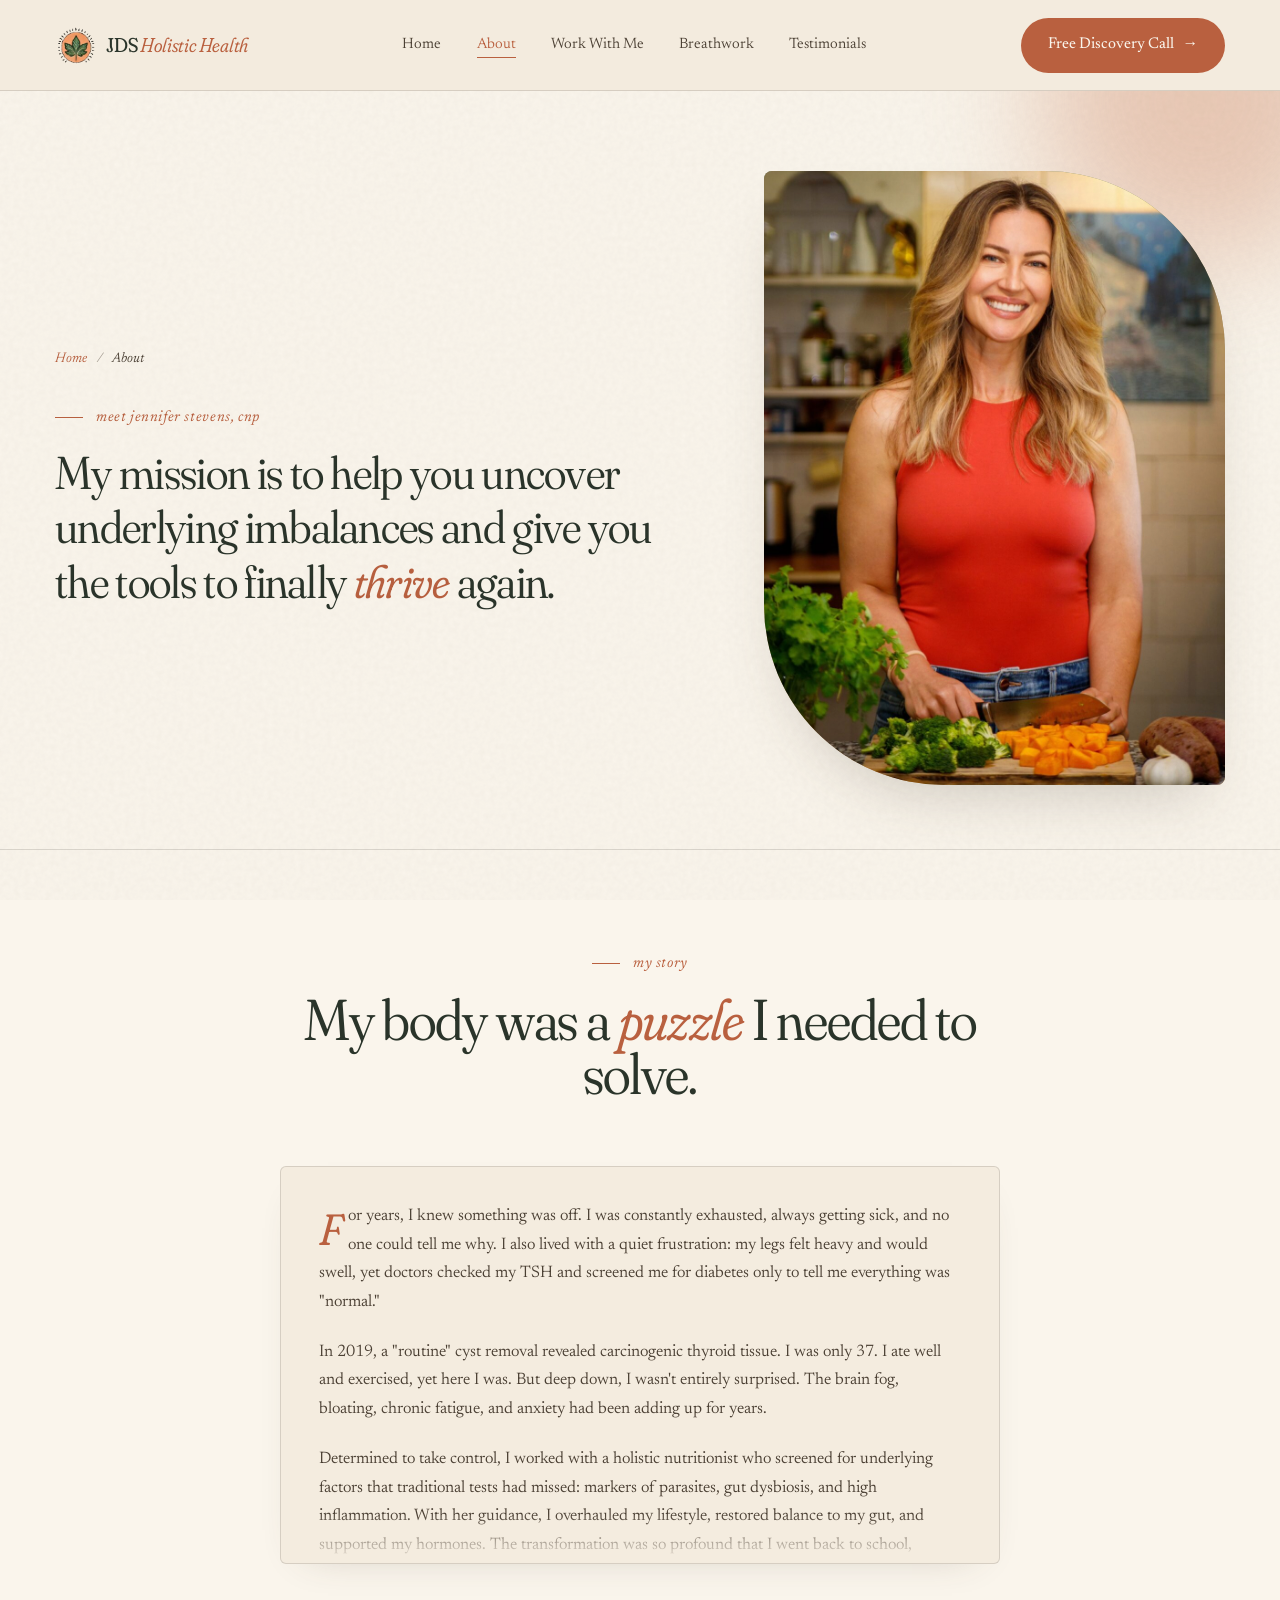
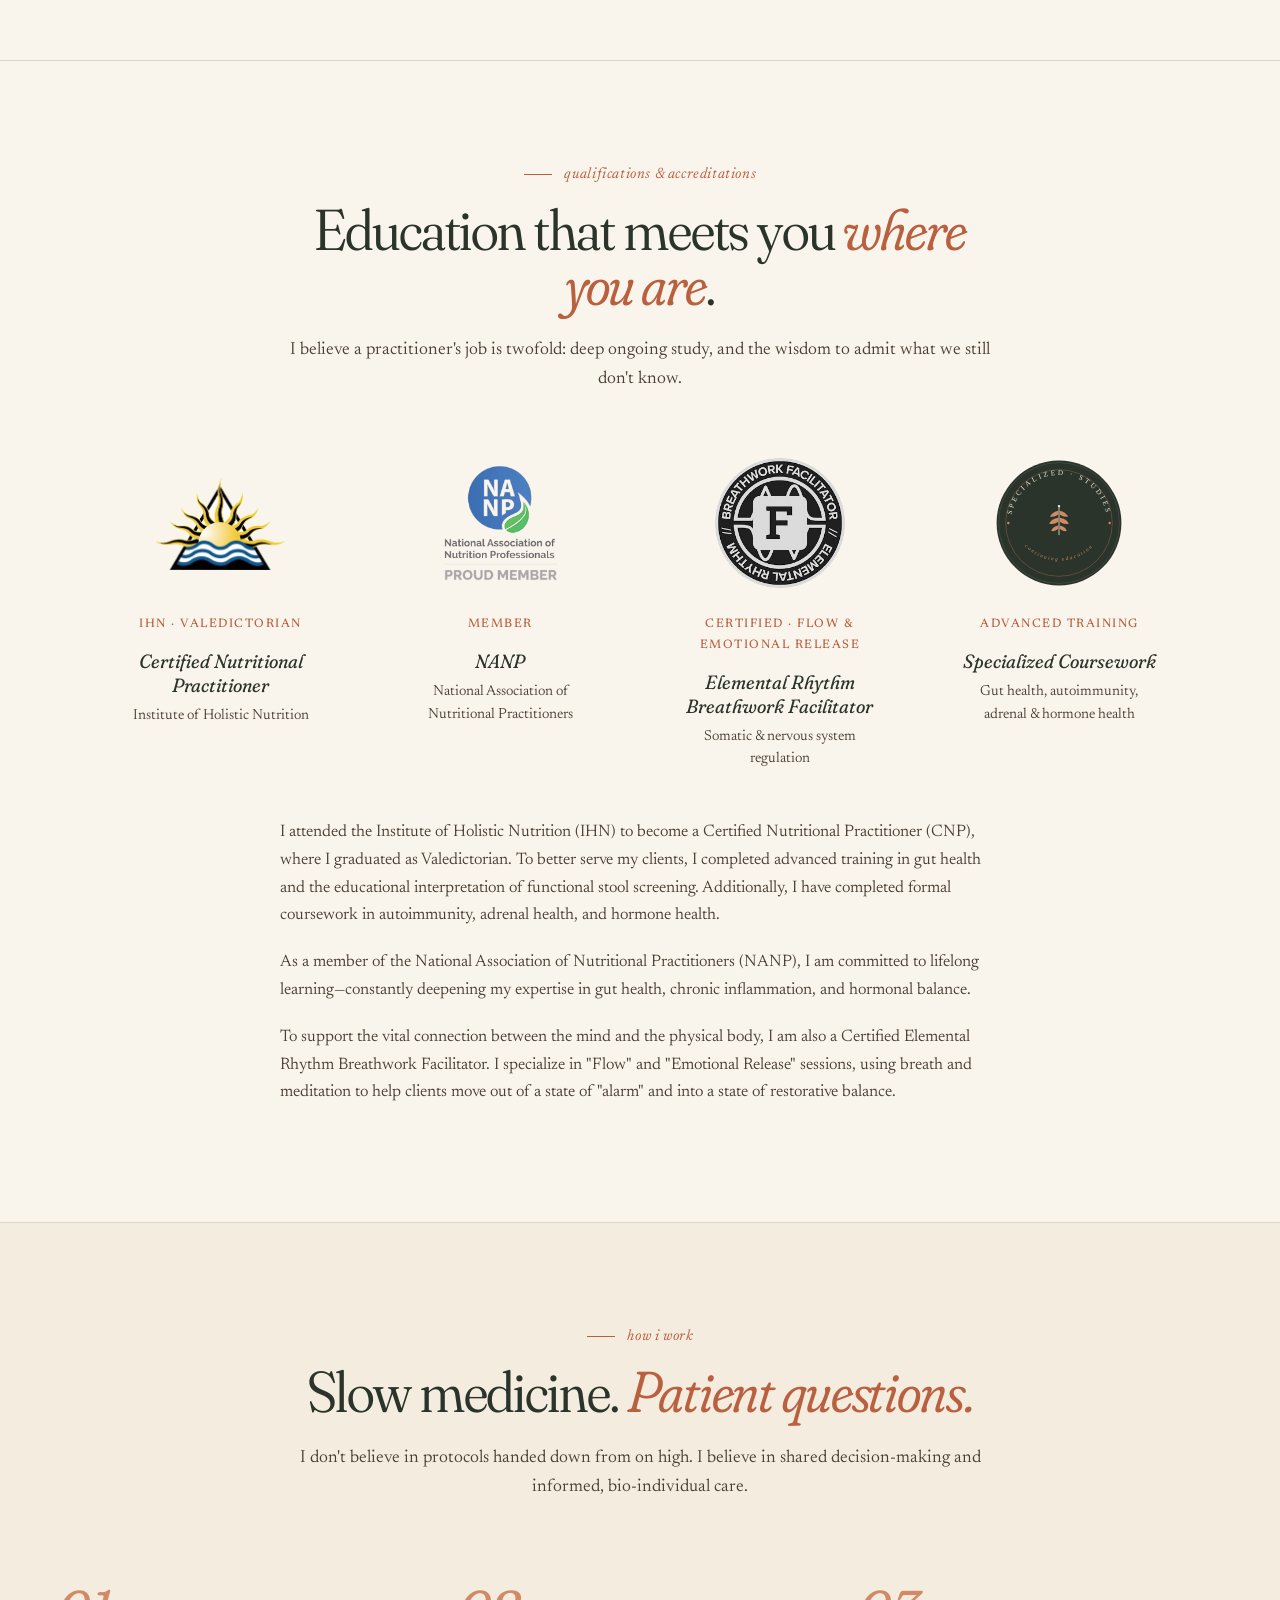
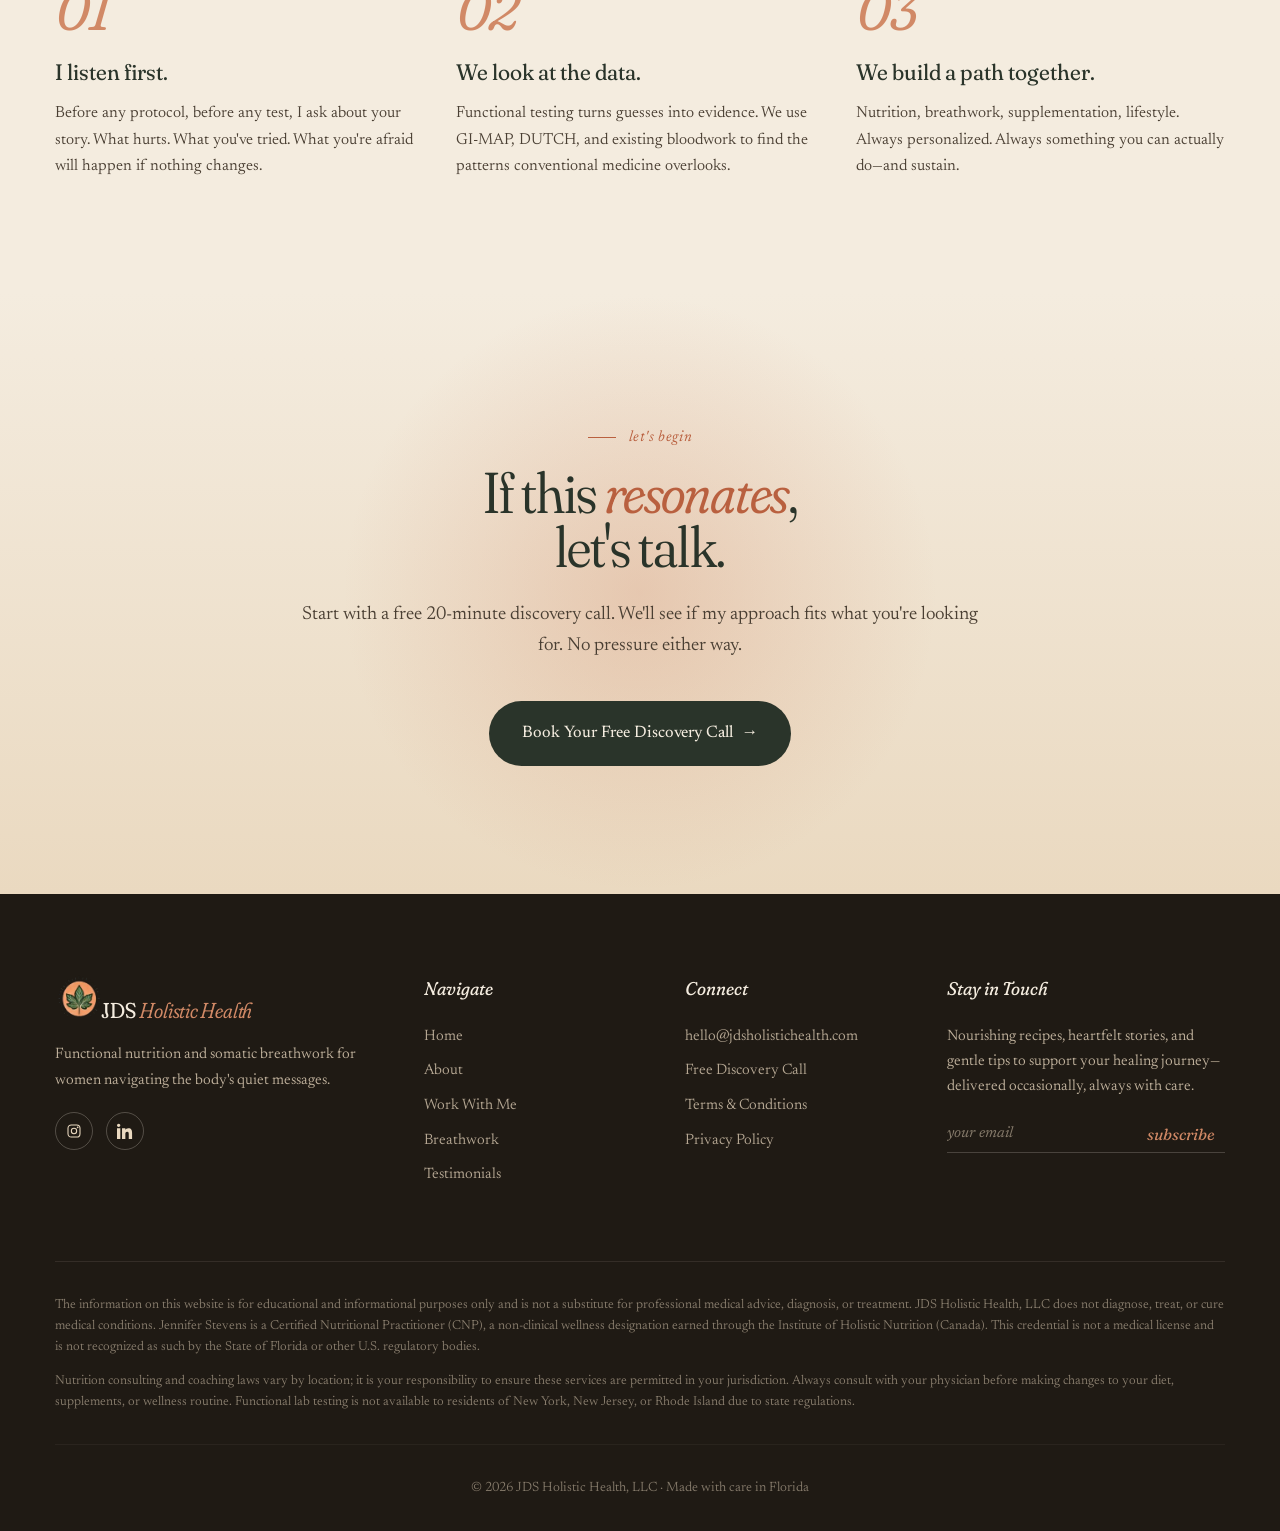
==== commit 93ffddd1: "Add files via upload" ====
--- a/about.html
+++ b/about.html
@@ -53,7 +53,7 @@
     <div class="container">
       <div class="section-header center">
         <div class="eyebrow">My Story</div>
-        <h2 class="display">The body kept the score. <span class="display-ital">So I listened.</span></h2>
+        <h2 class="display">My body was a <span class="display-ital">puzzle</span> I needed to solve.</h2>
       </div>
       <div class="story-scroll" aria-label="Jennifer's full story">
         <div class="story-scroll-inner" tabindex="0">
--- a/css/styles.css
+++ b/css/styles.css
@@ -1096,11 +1096,99 @@
   .signature-card { padding: 3rem 2rem; }
   section { padding: 4.5rem 0; }
   .container { padding: 0 1.5rem; }
-}
+
+  /* Tablet: 2-column credential grid */
+  .cred-grid {
+    grid-template-columns: repeat(2, 1fr);
+    gap: 3rem 2rem;
+  }
+}
+
+/* === MOBILE NAV (≤700px) — single-line layout that always fits === */
+@media (max-width: 700px) {
+  .nav-inner {
+    padding-left: 1.1rem;
+    padding-right: 1.1rem;
+    gap: 0.5rem;
+  }
+  /* Hide the wordmark — the icon mark alone carries the brand on mobile */
+  .logo-text { display: none; }
+  /* Tighter primary CTA */
+  .site-nav .btn {
+    padding: 0.6rem 1.05rem;
+    font-size: 0.88rem;
+  }
+  .site-nav .btn .arrow { display: none; }
+  .logo-mark { height: 36px; }
+}
+
 @media (max-width: 600px) {
   .pathway-grid { grid-template-columns: 1fr; }
   .footer-grid { grid-template-columns: 1fr; }
   .hero { padding: 3rem 0; }
+  .page-hero { padding: 3rem 0; }
+
+  /* 1-column credential grid with tighter seal sizing */
+  .cred-grid {
+    grid-template-columns: 1fr;
+    gap: 2.8rem 1.5rem;
+  }
+  .cred-seal-icon,
+  .cred-seal-icon.cred-seal-img {
+    width: 115px;
+    height: 115px;
+    margin-bottom: 1.2rem;
+  }
+  .cred-seal h4 { font-size: 1.1rem; }
+  .cred-seal p { font-size: 0.92rem; max-width: 28ch; }
+
+  /* My Story scroll container — tighter for phone */
+  .story-scroll {
+    margin-top: 2rem;
+    border-radius: 4px;
+  }
+  .story-scroll-inner {
+    padding: 1.6rem 1.4rem 1.8rem 1.2rem;
+    max-height: 360px;
+  }
+  .story-scroll-inner p {
+    font-size: 1rem;
+    line-height: 1.65;
+    margin-bottom: 1.1rem;
+  }
+  .story-scroll-inner p:first-child::first-letter {
+    font-size: 2.3em;
+    margin-right: 0.1em;
+  }
+  .story-scroll::after { height: 36px; }
+
+  /* Tighter section-header on mobile so display headlines breathe but don't dominate */
+  .section-header { margin-bottom: 2.2rem; }
+  .section-header.center p { font-size: 1rem; }
+
+  /* Compact display sizes for mobile */
+  h1.display { font-size: clamp(2.3rem, 11vw, 3.4rem); }
+  h2.display { font-size: clamp(1.8rem, 7.5vw, 2.6rem); }
+  .display.headline-statement {
+    font-size: clamp(1.55rem, 5.5vw, 2rem);
+    line-height: 1.22;
+  }
+
+  /* Process grid: extra breathing room when stacked */
+  .process-step { padding: 0 0.2rem; }
+
+  /* Page-hero breadcrumb centered to feel less left-heavy */
+  .breadcrumb { margin-bottom: 1.2rem; }
+}
+
+/* === SMALLEST PHONES (≤380px) === */
+@media (max-width: 380px) {
+  .container { padding: 0 1.1rem; }
+  .nav-inner { padding-left: 0.9rem; padding-right: 0.9rem; }
+  .site-nav .btn {
+    padding: 0.55rem 0.9rem;
+    font-size: 0.82rem;
+  }
 }
 
 /* ============ ACCESSIBILITY ============ */
